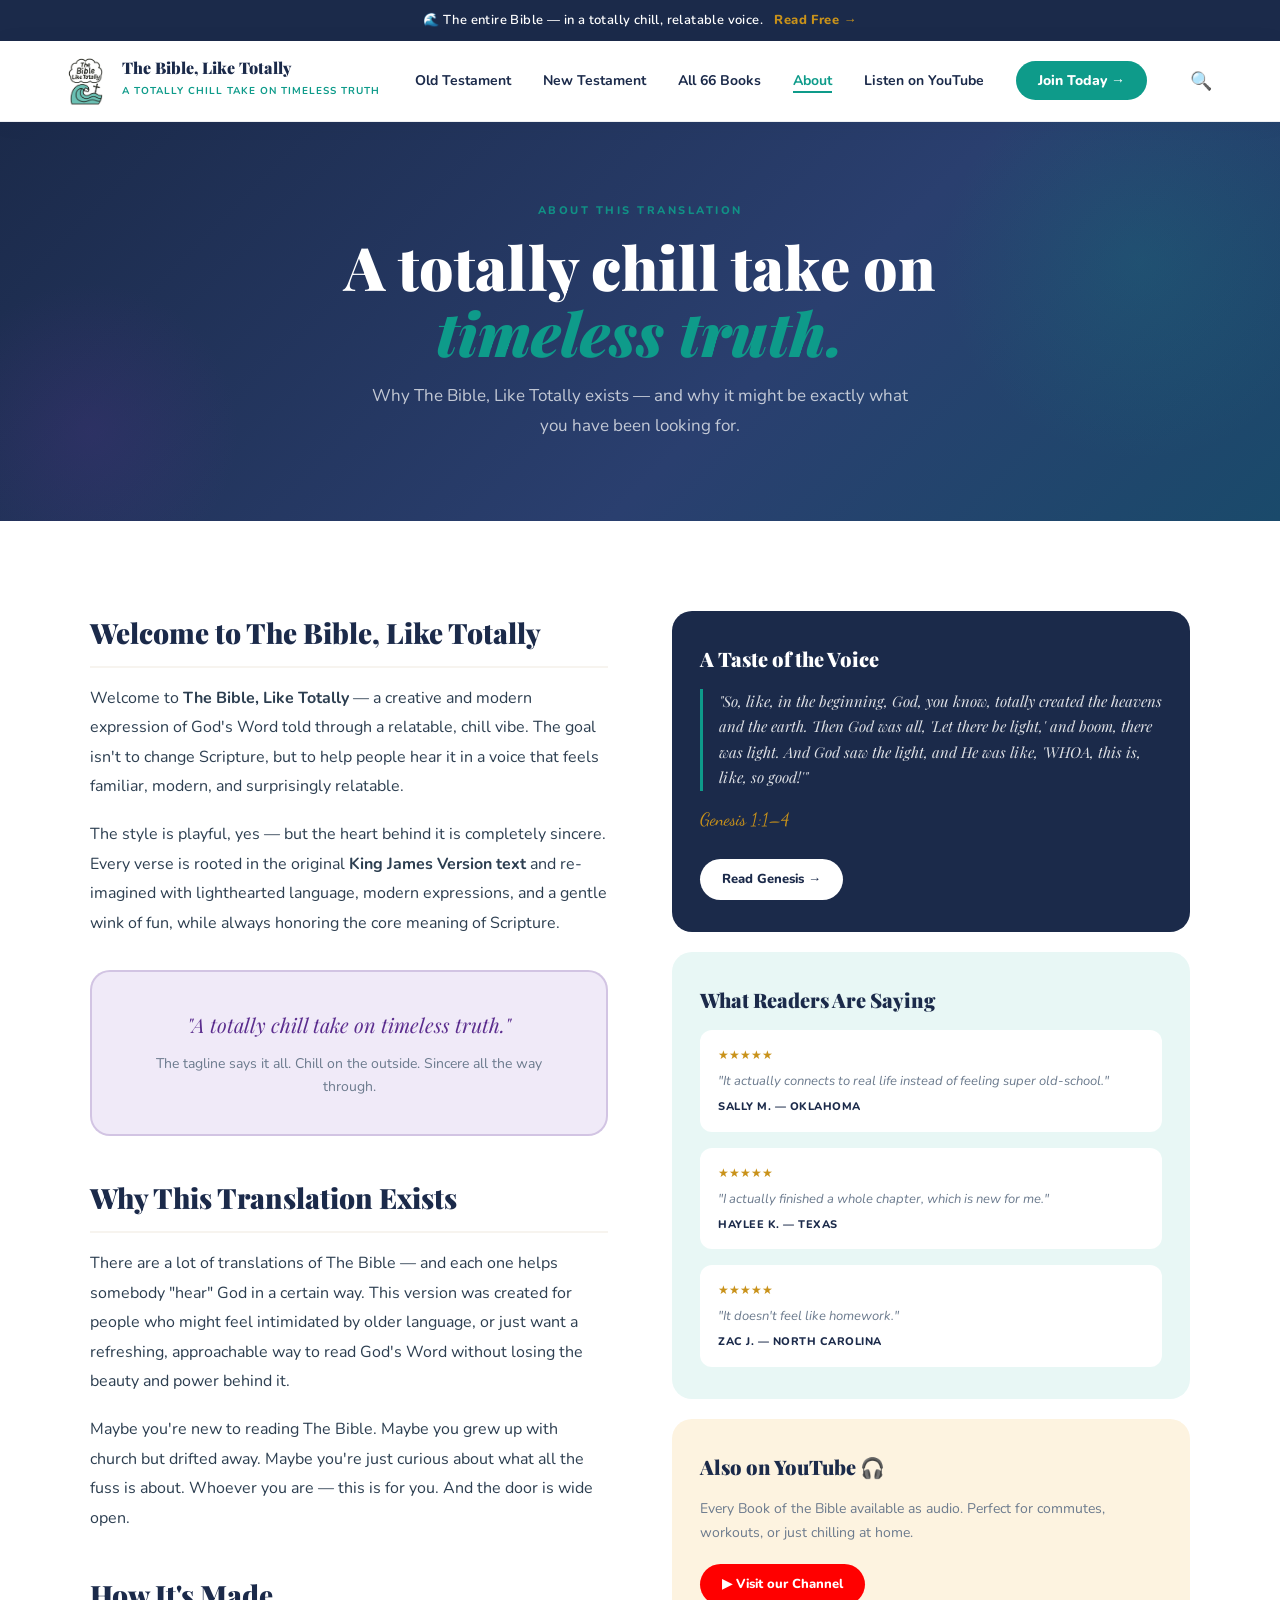
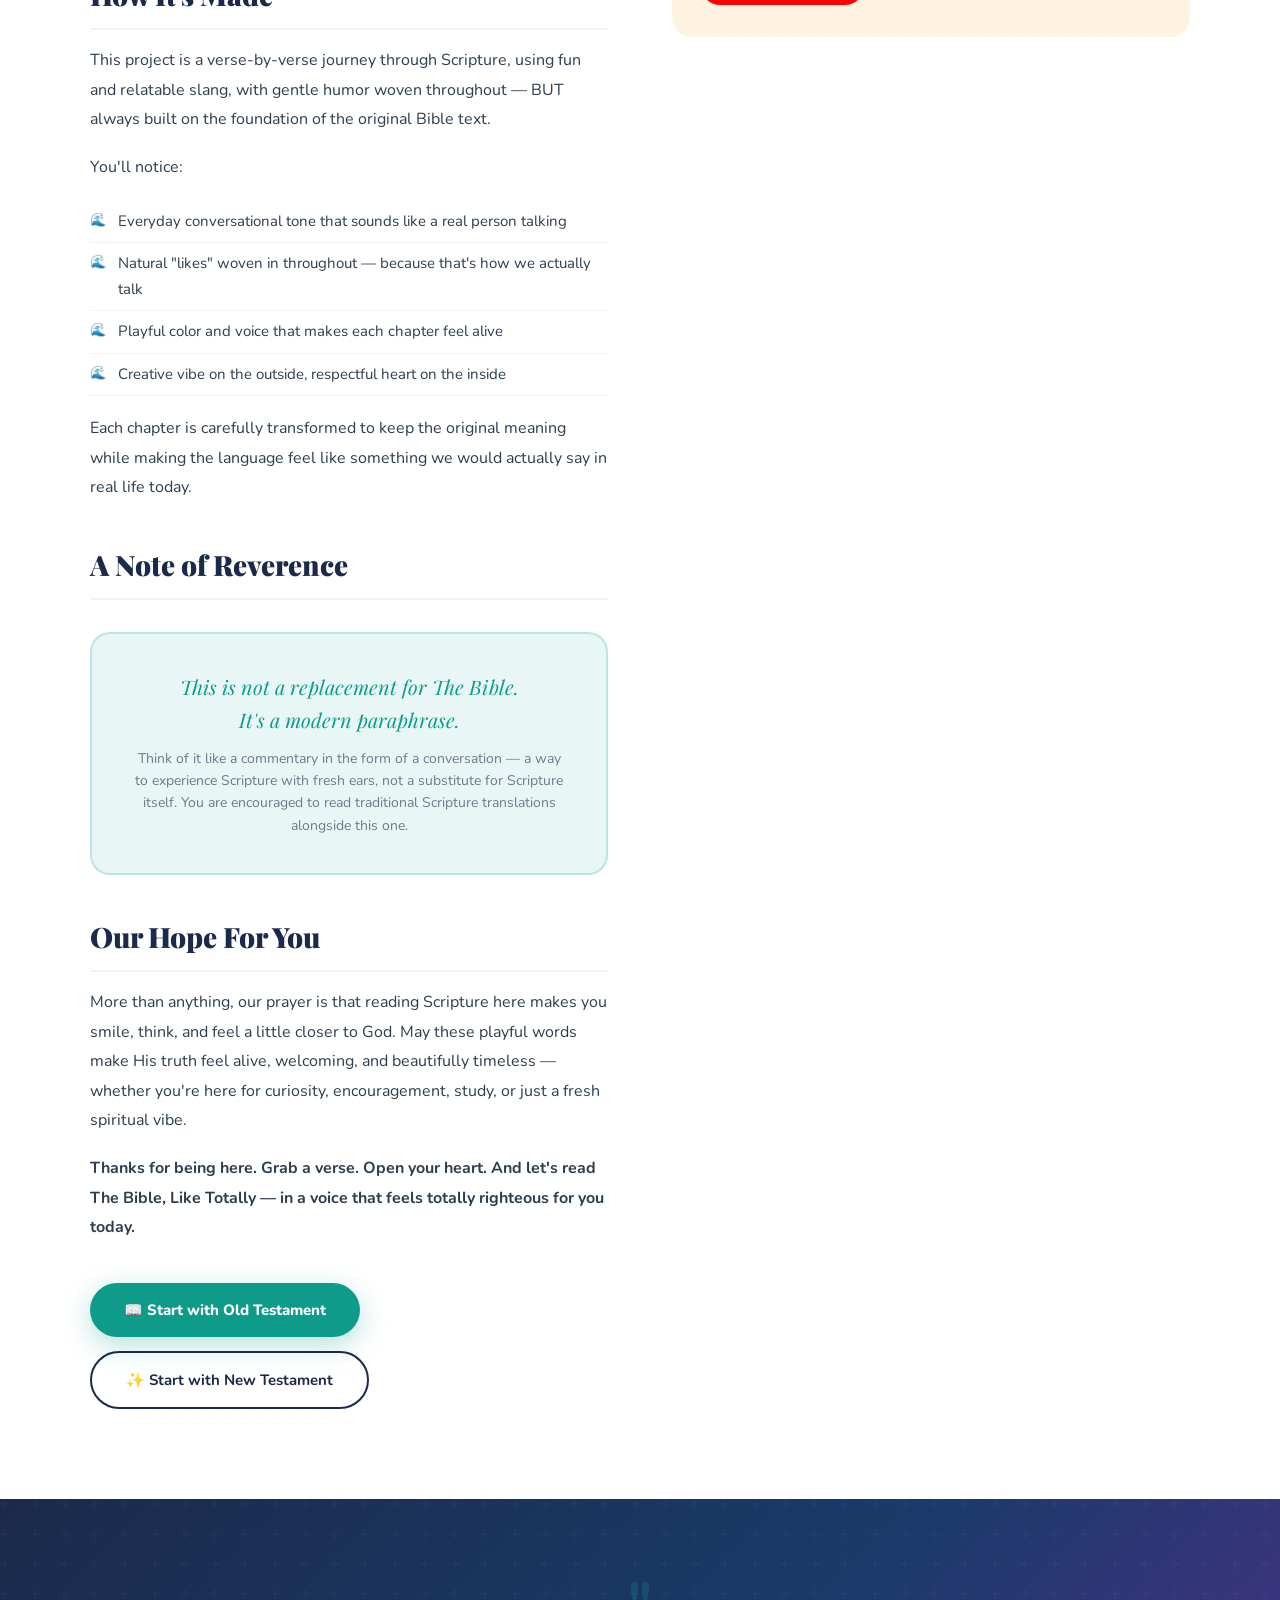
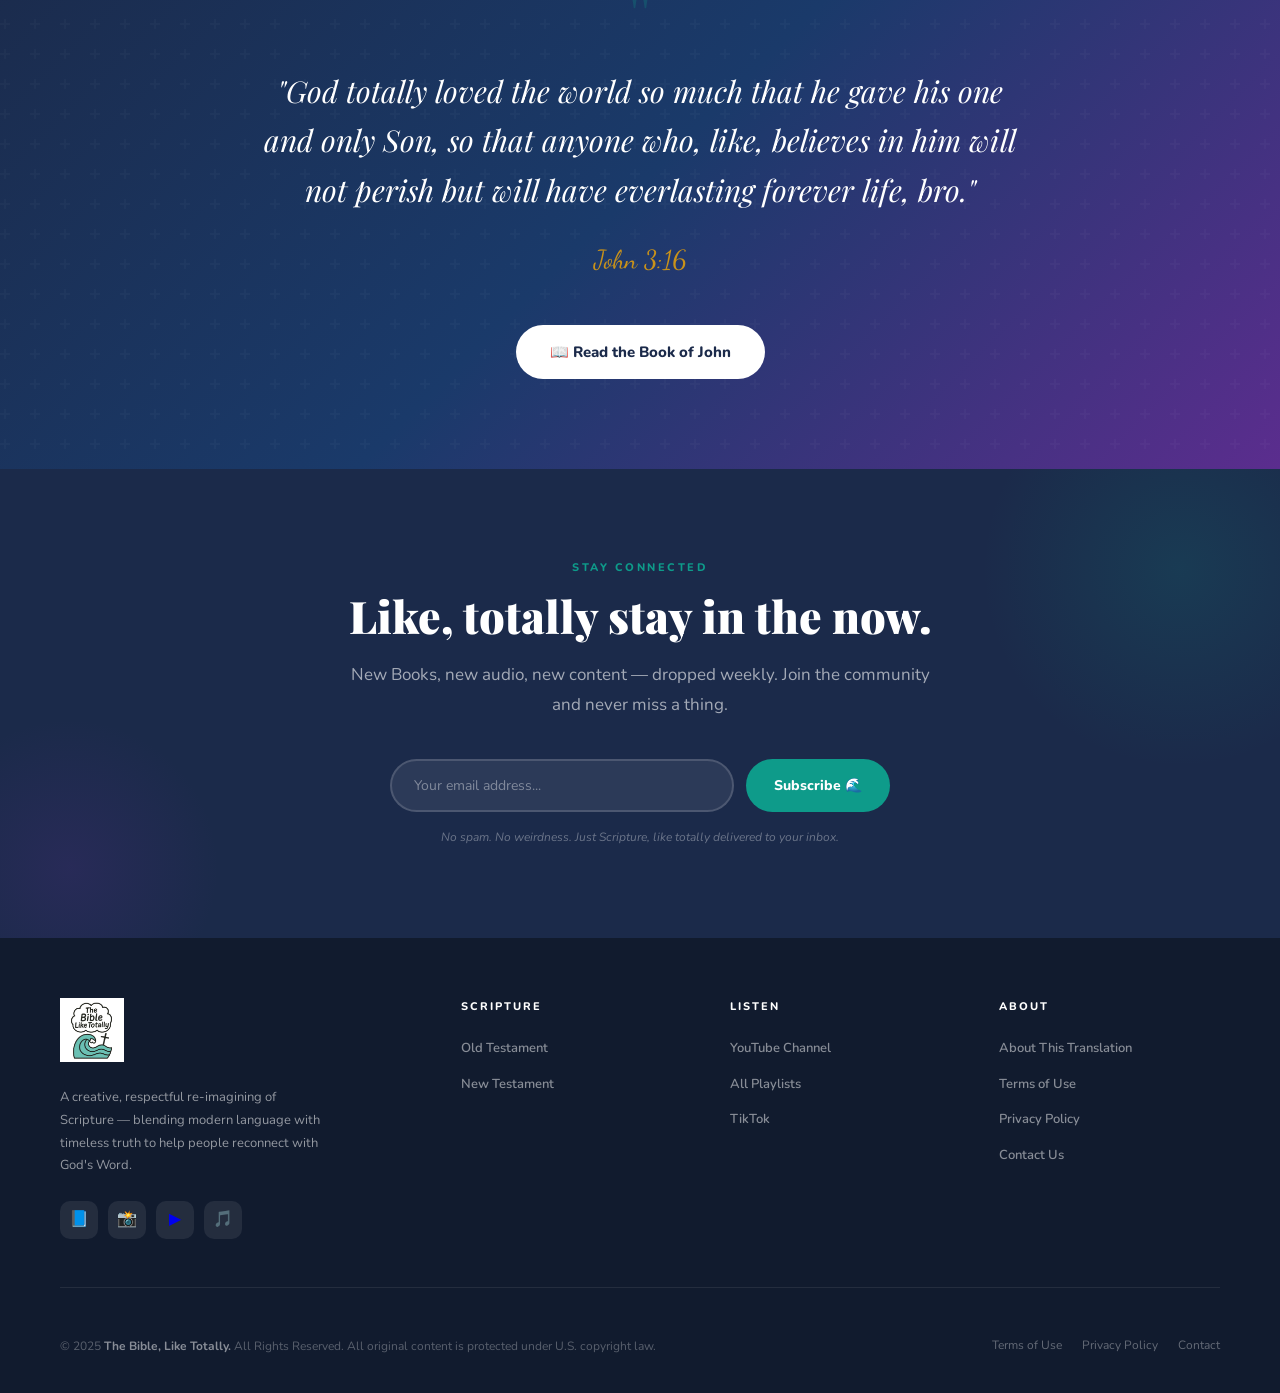
==== about.html @ ba9ce9f9 "Add files via upload" ====
<!DOCTYPE html>
<html lang="en">
<head>
<meta charset="UTF-8">
<meta name="viewport" content="width=device-width, initial-scale=1.0">
<title>About — The Bible, Like Totally</title>
<meta name="description" content="Why The Bible, Like Totally exists — a creative, respectful re-imagining of Scripture in modern language, rooted in the KJV.">
<link rel="icon" type="image/png" href="logo.png">
<link href="https://fonts.googleapis.com/css2?family=Playfair+Display:ital,wght@0,700;0,900;1,700&family=Nunito:wght@400;600;700;800&family=Dancing+Script:wght@700&display=swap" rel="stylesheet">
<link rel="stylesheet" href="style.css">
<style>
  .about-grid {
    display: grid;
    grid-template-columns: 1fr 1fr;
    gap: 64px;
    align-items: start;
    max-width: 1100px;
    margin: 0 auto;
  }
  .about-main h2 {
    font-family: 'Playfair Display', serif;
    font-size: 28px;
    font-weight: 900;
    color: var(--navy);
    margin: 40px 0 16px;
    padding-bottom: 10px;
    border-bottom: 2px solid var(--off-white);
  }
  .about-main h2:first-of-type { margin-top: 0; }
  .about-main p {
    font-size: 16px;
    color: var(--text-body);
    line-height: 1.85;
    margin-bottom: 18px;
  }
  .about-main ul {
    list-style: none;
    margin: 0 0 18px;
    padding: 0;
  }
  .about-main ul li {
    font-size: 15px;
    color: var(--text-body);
    line-height: 1.7;
    padding: 8px 0 8px 28px;
    position: relative;
    border-bottom: 1px solid rgba(27,42,74,0.06);
  }
  .about-main ul li::before {
    content: '🌊';
    position: absolute;
    left: 0;
    font-size: 13px;
  }
  .reverence-box {
    background: var(--light-purple);
    border: 2px solid rgba(91,45,142,0.2);
    border-radius: 20px;
    padding: 36px 40px;
    margin: 32px 0;
    text-align: center;
  }
  .reverence-box p {
    font-family: 'Playfair Display', serif;
    font-size: 20px;
    font-style: italic;
    color: var(--purple);
    line-height: 1.65;
    margin-bottom: 0;
  }
  .reverence-box .sub {
    font-family: 'Nunito', sans-serif;
    font-size: 14px;
    font-style: normal;
    color: var(--text-muted);
    margin-top: 12px;
    display: block;
  }
  .about-sidebar { position: sticky; top: 100px; }
  .sidebar-card {
    border-radius: 20px;
    padding: 32px 28px;
    margin-bottom: 20px;
  }
  .sidebar-card.navy { background: var(--navy); color: var(--white); }
  .sidebar-card.teal { background: var(--light-teal); }
  .sidebar-card.amber { background: var(--light-amber); }
  .sidebar-card h3 {
    font-family: 'Playfair Display', serif;
    font-size: 20px;
    font-weight: 900;
    margin-bottom: 14px;
  }
  .sidebar-card.navy h3 { color: var(--white); }
  .sidebar-card.teal h3 { color: var(--navy); }
  .sidebar-card.amber h3 { color: var(--navy); }
  .sidebar-card p { font-size: 14px; line-height: 1.7; margin-bottom: 20px; }
  .sidebar-card.navy p { color: rgba(255,255,255,0.72); }
  .sidebar-card.teal p, .sidebar-card.amber p { color: var(--text-muted); }
  .sidebar-card blockquote {
    font-family: 'Playfair Display', serif;
    font-size: 15px;
    font-style: italic;
    line-height: 1.7;
    border-left: 3px solid var(--teal);
    padding-left: 16px;
    color: rgba(255,255,255,0.85);
    margin-bottom: 14px;
  }
  .sidebar-card .cite {
    font-family: 'Dancing Script', cursive;
    font-size: 18px;
    color: var(--amber);
  }
  .reviews-mini { display: flex; flex-direction: column; gap: 16px; }
  .review-mini {
    background: var(--white);
    border-radius: 12px;
    padding: 16px 18px;
  }
  .review-mini .stars { color: var(--amber); font-size: 12px; margin-bottom: 6px; }
  .review-mini p { font-size: 13px; color: var(--text-body); line-height: 1.6; font-style: italic; margin-bottom: 6px; }
  .review-mini .author { font-size: 11px; font-weight: 800; color: var(--navy); text-transform: uppercase; letter-spacing: 0.5px; }

  @media (max-width: 900px) {
    .about-grid { grid-template-columns: 1fr; }
    .about-sidebar { position: static; }
  }
</style>
</head>
<body>

<div class="announcement-bar">
  🌊 The entire Bible — in a totally chill, relatable voice.
  <a href="index.html">Read Free →</a>
</div>

<nav>
  <a href="index.html" class="nav-logo">
    <img src="logo.png" alt="The Bible, Like Totally">
    <div class="nav-logo-text">
      <span class="brand-name">The Bible, Like Totally</span>
      <span class="brand-tagline">A totally chill take on timeless truth</span>
    </div>
  </a>
    <ul class="nav-links">
    <li><a href="old-testament.html">Old Testament</a></li>
    <li><a href="new-testament.html">New Testament</a></li>
    <li><a href="all-books.html">All 66 Books</a></li>
    <li><a href="about.html" class="active">About</a></li>
    <li><a href="https://www.youtube.com/@TheBibleLikeTotally" target="_blank">Listen on YouTube</a></li>
    <li><a href="https://thebibleliketotally.com" class="nav-cta">Join Today →</a></li>
  </ul>
  <!-- SEARCH -->
  <div class="nav-search">
    <input
      type="text"
      class="nav-search-input"
      id="navSearch"
      placeholder="Search books..."
      onkeydown="handleNavSearch(event)"
    >
    <button class="nav-search-btn" onclick="toggleNavSearch()" aria-label="Search">&#128269;</button>
  </div>
  <!-- MOBILE MENU BUTTON -->
  <button class="mobile-menu-btn" onclick="toggleMobileMenu()" aria-label="Menu">
    <span></span><span></span><span></span>
  </button>
</nav>

<!-- MOBILE MENU -->
<div class="mobile-menu" id="mobileMenu">
  <ul>
    <li><a href="index.html" onclick="toggleMobileMenu()">Home</a></li>
    <li><a href="old-testament.html" onclick="toggleMobileMenu()">Old Testament</a></li>
    <li><a href="new-testament.html" onclick="toggleMobileMenu()">New Testament</a></li>
    <li><a href="all-books.html" onclick="toggleMobileMenu()">All 66 Books</a></li>
    <li><a href="about.html" onclick="toggleMobileMenu()">About</a></li>
    <li><a href="https://www.youtube.com/@TheBibleLikeTotally" target="_blank" onclick="toggleMobileMenu()">Listen on YouTube</a></li>
    <li><a href="https://thebibleliketotally.com" class="nav-cta" onclick="toggleMobileMenu()">Join Today →</a></li>
  </ul>
</div>

<!-- PAGE HERO -->
<div class="page-hero">
  <div class="page-hero-inner">
    <span class="section-label">About This Translation</span>
    <h1>A totally chill take on <em>timeless truth.</em></h1>
    <p>Why The Bible, Like Totally exists — and why it might be exactly what you have been looking for.</p>
  </div>
</div>

<!-- MAIN CONTENT -->
<section style="background: var(--white);">
  <div class="about-grid">

    <!-- LEFT: MAIN CONTENT -->
    <div class="about-main fade-in">

      <h2>Welcome to The Bible, Like Totally</h2>
      <p>
        Welcome to <strong>The Bible, Like Totally</strong> — a creative and modern expression of God's Word told through a relatable, chill vibe. The goal isn't to change Scripture, but to help people hear it in a voice that feels familiar, modern, and surprisingly relatable.
      </p>
      <p>
        The style is playful, yes — but the heart behind it is completely sincere. Every verse is rooted in the original <strong>King James Version text</strong> and re-imagined with lighthearted language, modern expressions, and a gentle wink of fun, while always honoring the core meaning of Scripture.
      </p>

      <div class="reverence-box">
        <p>"A totally chill take on timeless truth."</p>
        <span class="sub">The tagline says it all. Chill on the outside. Sincere all the way through.</span>
      </div>

      <h2>Why This Translation Exists</h2>
      <p>
        There are a lot of translations of The Bible — and each one helps somebody "hear" God in a certain way. This version was created for people who might feel intimidated by older language, or just want a refreshing, approachable way to read God's Word without losing the beauty and power behind it.
      </p>
      <p>
        Maybe you're new to reading The Bible. Maybe you grew up with church but drifted away. Maybe you're just curious about what all the fuss is about. Whoever you are — this is for you. And the door is wide open.
      </p>

      <h2>How It's Made</h2>
      <p>
        This project is a verse-by-verse journey through Scripture, using fun and relatable slang, with gentle humor woven throughout — BUT always built on the foundation of the original Bible text.
      </p>
      <p>You'll notice:</p>
      <ul>
        <li>Everyday conversational tone that sounds like a real person talking</li>
        <li>Natural "likes" woven in throughout — because that's how we actually talk</li>
        <li>Playful color and voice that makes each chapter feel alive</li>
        <li>Creative vibe on the outside, respectful heart on the inside</li>
      </ul>
      <p>
        Each chapter is carefully transformed to keep the original meaning while making the language feel like something we would actually say in real life today.
      </p>

      <h2>A Note of Reverence</h2>
      <div class="reverence-box" style="background: var(--light-teal); border-color: rgba(14,155,138,0.2);">
        <p style="color: var(--teal);">
          This is <em>not</em> a replacement for The Bible.<br>
          It's a modern paraphrase.
        </p>
        <span class="sub">Think of it like a commentary in the form of a conversation — a way to experience Scripture with fresh ears, not a substitute for Scripture itself. You are encouraged to read traditional Scripture translations alongside this one.</span>
      </div>

      <h2>Our Hope For You</h2>
      <p>
        More than anything, our prayer is that reading Scripture here makes you smile, think, and feel a little closer to God. May these playful words make His truth feel alive, welcoming, and beautifully timeless — whether you're here for curiosity, encouragement, study, or just a fresh spiritual vibe.
      </p>
      <p>
        <strong>Thanks for being here. Grab a verse. Open your heart. And let's read The Bible, Like Totally — in a voice that feels totally righteous for you today.</strong>
      </p>

      <div style="margin-top: 40px; display: flex; gap: 14px; flex-wrap: wrap;">
        <a href="old-testament.html" class="btn-primary">📖 Start with Old Testament</a>
        <a href="new-testament.html" class="btn-secondary">✨ Start with New Testament</a>
      </div>

    </div>

    <!-- RIGHT: SIDEBAR -->
    <div class="about-sidebar fade-in">

      <div class="sidebar-card navy">
        <h3>A Taste of the Voice</h3>
        <blockquote>
          "So, like, in the beginning, God, you know, totally created the heavens and the earth. Then God was all, 'Let there be light,' and boom, there was light. And God saw the light, and He was like, 'WHOA, this is, like, so good!'"
        </blockquote>
        <span class="cite">Genesis 1:1–4</span>
        <br><br>
        <a href="https://thebibleliketotally.wordpress.com/old-testament/genesis/" class="btn-white" style="font-size:13px; padding: 10px 22px;">Read Genesis →</a>
      </div>

      <div class="sidebar-card teal">
        <h3>What Readers Are Saying</h3>
        <div class="reviews-mini">
          <div class="review-mini">
            <div class="stars">★★★★★</div>
            <p>"It actually connects to real life instead of feeling super old-school."</p>
            <div class="author">Sally M. — Oklahoma</div>
          </div>
          <div class="review-mini">
            <div class="stars">★★★★★</div>
            <p>"I actually finished a whole chapter, which is new for me."</p>
            <div class="author">Haylee K. — Texas</div>
          </div>
          <div class="review-mini">
            <div class="stars">★★★★★</div>
            <p>"It doesn't feel like homework."</p>
            <div class="author">Zac J. — North Carolina</div>
          </div>
        </div>
      </div>

      <div class="sidebar-card amber">
        <h3>Also on YouTube 🎧</h3>
        <p>Every Book of the Bible available as audio. Perfect for commutes, workouts, or just chilling at home.</p>
        <a href="https://www.youtube.com/@TheBibleLikeTotally" target="_blank" class="btn-primary" style="font-size:13px; padding: 10px 22px; background: #FF0000; box-shadow: none;">▶ Visit our Channel</a>
      </div>

    </div>
  </div>
</section>

<!-- VERSE HIGHLIGHT -->
<section class="verse-section fade-in">
  <div class="inner">
    <span class="big-q">"</span>
    <blockquote>
      "God totally loved the world so much that he gave his one and only Son, so that anyone who, like, believes in him will not perish but will have everlasting forever life, bro."
    </blockquote>
    <span class="cite">John 3:16</span>
    <a href="https://thebibleliketotally.wordpress.com/new-testament/john/" class="btn-white">📖 Read the Book of John</a>
  </div>
</section>

<!-- EMAIL SIGNUP -->
<section class="signup-section fade-in">
  <div class="signup-inner">
    <span class="section-label">Stay Connected</span>
    <h2 class="section-title">Like, totally stay in the now.</h2>
    <p class="section-subtitle">New Books, new audio, new content — dropped weekly. Join the community and never miss a thing.</p>
    <div class="signup-form">
      <input type="email" placeholder="Your email address...">
      <button type="button">Subscribe 🌊</button>
    </div>
    <p class="signup-note">No spam. No weirdness. Just Scripture, like totally delivered to your inbox.</p>
  </div>
</section>

<!-- FOOTER -->
<footer>
  <div class="footer-top">
    <div class="footer-brand">
      <img src="logo.png" alt="The Bible, Like Totally">
      <p>A creative, respectful re-imagining of Scripture — blending modern language with timeless truth to help people reconnect with God's Word.</p>
      <div class="footer-social">
        <a href="https://www.facebook.com/thebible.liketotally/" target="_blank" class="social-btn">📘</a>
        <a href="https://www.instagram.com/thebible_liketotally/" target="_blank" class="social-btn">📸</a>
        <a href="https://www.youtube.com/@TheBibleLikeTotally" target="_blank" class="social-btn">▶</a>
        <a href="https://www.tiktok.com/@thebible_liketotally" target="_blank" class="social-btn">🎵</a>
      </div>
    </div>
    <div class="footer-col">
      <h4>Scripture</h4>
      <ul>
        <li><a href="old-testament.html">Old Testament</a></li>
        <li><a href="new-testament.html">New Testament</a></li>
      </ul>
    </div>
    <div class="footer-col">
      <h4>Listen</h4>
      <ul>
        <li><a href="https://www.youtube.com/@TheBibleLikeTotally" target="_blank">YouTube Channel</a></li>
        <li><a href="https://www.youtube.com/@TheBibleLikeTotally/playlists" target="_blank">All Playlists</a></li>
        <li><a href="https://www.tiktok.com/@thebible_liketotally" target="_blank">TikTok</a></li>
      </ul>
    </div>
    <div class="footer-col">
      <h4>About</h4>
      <ul>
        <li><a href="about.html">About This Translation</a></li>
        <li><a href="terms.html">Terms of Use</a></li>
        <li><a href="privacy.html">Privacy Policy</a></li>
        <li><a href="contact.html">Contact Us</a></li>
      </ul>
    </div>
  </div>
  <div class="footer-bottom">
    <p class="footer-copy">© 2025 <strong>The Bible, Like Totally.</strong> All Rights Reserved. All original content is protected under U.S. copyright law.</p>
    <div class="footer-links">
      <a href="terms.html">Terms of Use</a>
      <a href="privacy.html">Privacy Policy</a>
      <a href="contact.html">Contact</a>
    </div>
  </div>
</footer>

<script>
  const observer = new IntersectionObserver((entries) => {
    entries.forEach(e => { if (e.isIntersecting) e.target.classList.add('visible'); });
  }, { threshold: 0.08 });
  document.querySelectorAll('.fade-in').forEach(el => observer.observe(el));

  function toggleMobileMenu() {
    const menu = document.getElementById('mobileMenu');
    menu.classList.toggle('open');
  }

  function toggleNavSearch() {
    const input = document.getElementById('navSearch');
    input.classList.toggle('open');
    if (input.classList.contains('open')) {
      input.focus();
    }
  }

  function handleNavSearch(event) {
    if (event.key === 'Enter') {
      const query = document.getElementById('navSearch').value.trim();
      if (query) {
        window.location.href = 'all-books.html?search=' + encodeURIComponent(query);
      }
    }
  }
</script>
</body>
</html>
---- style.css ----
/* ============================================
   THE BIBLE, LIKE TOTALLY — SHARED STYLES
   ============================================ */

:root {
  --navy:       #1B2A4A;
  --teal:       #0E9B8A;
  --purple:     #5B2D8E;
  --amber:      #C9921A;
  --white:      #FFFFFF;
  --off-white:  #F7F4EF;
  --light-teal: #E8F7F5;
  --light-purple:#F0EAF8;
  --light-amber: #FDF3E0;
  --text-body:  #2C3E50;
  --text-muted: #6B7A8D;
  --navy-dark:  #111B2E;
}

* { margin: 0; padding: 0; box-sizing: border-box; }

html { scroll-behavior: smooth; }

body {
  font-family: 'Nunito', sans-serif;
  background: var(--white);
  color: var(--text-body);
  overflow-x: hidden;
  line-height: 1.6;
}

/* ── ANNOUNCEMENT BAR ── */
.announcement-bar {
  background: var(--navy);
  color: var(--white);
  text-align: center;
  padding: 10px 20px;
  font-size: 13px;
  font-weight: 600;
  letter-spacing: 0.4px;
}
.announcement-bar a {
  color: var(--amber);
  text-decoration: none;
  margin-left: 8px;
  font-weight: 800;
}
.announcement-bar a:hover { text-decoration: underline; }

/* ── NAVIGATION ── */
nav {
  background: var(--white);
  padding: 14px 60px;
  display: flex;
  align-items: center;
  justify-content: space-between;
  border-bottom: 1px solid rgba(27,42,74,0.08);
  position: sticky;
  top: 0;
  z-index: 1000;
  box-shadow: 0 2px 20px rgba(27,42,74,0.06);
}
.nav-logo {
  display: flex;
  align-items: center;
  gap: 10px;
  text-decoration: none;
}
.nav-logo img {
  height: 52px;
  width: auto;
}
.nav-logo-text .brand-name {
  font-family: 'Playfair Display', serif;
  font-size: 16px;
  font-weight: 900;
  color: var(--navy);
  line-height: 1.1;
  display: block;
}
.nav-logo-text .brand-tagline {
  font-size: 10px;
  color: var(--teal);
  font-weight: 700;
  letter-spacing: 1px;
  text-transform: uppercase;
}
.nav-links {
  display: flex;
  align-items: center;
  gap: 32px;
  list-style: none;
}
.nav-links a {
  text-decoration: none;
  color: var(--navy);
  font-weight: 700;
  font-size: 14px;
  transition: color 0.2s;
  position: relative;
}
.nav-links a::after {
  content: '';
  position: absolute;
  bottom: -3px; left: 0;
  width: 0; height: 2px;
  background: var(--teal);
  transition: width 0.3s;
}
.nav-links a:hover { color: var(--teal); }
.nav-links a:hover::after { width: 100%; }
.nav-links a.active { color: var(--teal); }
.nav-links a.active::after { width: 100%; }
.nav-cta {
  background: var(--teal) !important;
  color: var(--white) !important;
  padding: 10px 22px;
  border-radius: 50px;
  font-weight: 800 !important;
  transition: background 0.2s, transform 0.2s !important;
}
.nav-cta:hover {
  background: var(--navy) !important;
  transform: translateY(-1px);
  color: var(--white) !important;
}
.nav-cta::after { display: none !important; }

/* ── SHARED SECTION STYLES ── */
section { padding: 90px 60px; }

.section-label {
  font-size: 11px;
  font-weight: 800;
  letter-spacing: 2.5px;
  text-transform: uppercase;
  color: var(--teal);
  margin-bottom: 14px;
  display: block;
}
.section-title {
  font-family: 'Playfair Display', serif;
  font-size: clamp(30px, 3.5vw, 46px);
  font-weight: 900;
  color: var(--navy);
  line-height: 1.15;
  margin-bottom: 18px;
}
.section-title em { color: var(--teal); font-style: italic; }
.section-title .purple { color: var(--purple); }
.section-subtitle {
  font-size: 17px;
  color: var(--text-muted);
  line-height: 1.75;
  max-width: 580px;
}

/* ── BUTTONS ── */
.btn-primary {
  background: var(--teal);
  color: var(--white);
  padding: 15px 34px;
  border-radius: 50px;
  font-weight: 800;
  font-size: 15px;
  text-decoration: none;
  transition: all 0.3s;
  display: inline-flex;
  align-items: center;
  gap: 8px;
  box-shadow: 0 8px 28px rgba(14,155,138,0.3);
  font-family: 'Nunito', sans-serif;
  border: none;
  cursor: pointer;
}
.btn-primary:hover {
  background: #0BC4AE;
  transform: translateY(-2px);
  box-shadow: 0 12px 36px rgba(14,155,138,0.4);
}
.btn-secondary {
  background: transparent;
  color: var(--navy);
  padding: 15px 34px;
  border-radius: 50px;
  font-weight: 700;
  font-size: 15px;
  text-decoration: none;
  border: 2px solid var(--navy);
  transition: all 0.3s;
  display: inline-flex;
  align-items: center;
  gap: 8px;
  font-family: 'Nunito', sans-serif;
  cursor: pointer;
}
.btn-secondary:hover {
  background: var(--navy);
  color: var(--white);
}
.btn-white {
  background: var(--white);
  color: var(--navy);
  padding: 15px 34px;
  border-radius: 50px;
  font-weight: 800;
  font-size: 15px;
  text-decoration: none;
  transition: all 0.3s;
  display: inline-flex;
  align-items: center;
  gap: 8px;
  font-family: 'Nunito', sans-serif;
}
.btn-white:hover {
  background: var(--off-white);
  transform: translateY(-2px);
}
.btn-ghost {
  background: transparent;
  color: var(--white);
  padding: 15px 34px;
  border-radius: 50px;
  font-weight: 700;
  font-size: 15px;
  text-decoration: none;
  border: 2px solid rgba(255,255,255,0.35);
  transition: all 0.3s;
  display: inline-flex;
  align-items: center;
  gap: 8px;
  font-family: 'Nunito', sans-serif;
}
.btn-ghost:hover {
  border-color: rgba(255,255,255,0.7);
  background: rgba(255,255,255,0.1);
}

/* ── FOOTER ── */
footer {
  background: var(--navy-dark);
  color: rgba(255,255,255,0.6);
  padding: 60px 60px 36px;
}
.footer-top {
  display: grid;
  grid-template-columns: 1.6fr 1fr 1fr 1fr;
  gap: 48px;
  margin-bottom: 48px;
  padding-bottom: 48px;
  border-bottom: 1px solid rgba(255,255,255,0.08);
}
.footer-brand img {
  height: 64px;
  width: auto;
  margin-bottom: 16px;
}
.footer-brand p {
  font-size: 13px;
  line-height: 1.75;
  margin-bottom: 24px;
  max-width: 260px;
  color: rgba(255,255,255,0.55);
}
.footer-social {
  display: flex;
  gap: 10px;
}
.social-btn {
  width: 38px;
  height: 38px;
  background: rgba(255,255,255,0.08);
  border-radius: 10px;
  display: flex;
  align-items: center;
  justify-content: center;
  font-size: 16px;
  transition: background 0.2s, transform 0.2s;
  text-decoration: none;
}
.social-btn:hover {
  background: var(--teal);
  transform: translateY(-2px);
}
.footer-col h4 {
  font-size: 11px;
  font-weight: 800;
  letter-spacing: 2px;
  text-transform: uppercase;
  color: var(--white);
  margin-bottom: 20px;
}
.footer-col ul { list-style: none; }
.footer-col ul li { margin-bottom: 10px; }
.footer-col ul li a {
  color: rgba(255,255,255,0.5);
  text-decoration: none;
  font-size: 13px;
  font-weight: 600;
  transition: color 0.2s;
}
.footer-col ul li a:hover { color: var(--teal); }
.footer-bottom {
  display: flex;
  align-items: flex-start;
  justify-content: space-between;
  gap: 24px;
  flex-wrap: wrap;
}
.footer-copy {
  font-size: 12px;
  color: rgba(255,255,255,0.3);
  line-height: 1.7;
  max-width: 640px;
}
.footer-copy strong { color: rgba(255,255,255,0.5); }
.footer-links {
  display: flex;
  gap: 20px;
  flex-shrink: 0;
}
.footer-links a {
  color: rgba(255,255,255,0.35);
  text-decoration: none;
  font-size: 12px;
  transition: color 0.2s;
  white-space: nowrap;
}
.footer-links a:hover { color: var(--teal); }

/* ── TRUST BAR ── */
.trust-bar {
  background: var(--off-white);
  padding: 18px 60px;
  display: flex;
  align-items: center;
  justify-content: center;
  gap: 44px;
  border-bottom: 1px solid rgba(27,42,74,0.06);
  flex-wrap: wrap;
}
.trust-item {
  display: flex;
  align-items: center;
  gap: 8px;
  font-size: 13px;
  font-weight: 700;
  color: var(--navy);
  opacity: 0.65;
}
.trust-item .icon { font-size: 17px; }

/* ── VERSE HIGHLIGHT ── */
.verse-section {
  background: linear-gradient(135deg, var(--navy) 0%, #1A3A6A 50%, var(--purple) 100%);
  text-align: center;
  position: relative;
  overflow: hidden;
  padding: 90px 60px;
}
.verse-section::before {
  content: '';
  position: absolute;
  top: 0; left: 0; right: 0; bottom: 0;
  background: url("data:image/svg+xml,%3Csvg width='60' height='60' viewBox='0 0 60 60' xmlns='http://www.w3.org/2000/svg'%3E%3Cg fill='%23ffffff' fill-opacity='0.025'%3E%3Cpath d='M36 34v-4h-2v4h-4v2h4v4h2v-4h4v-2h-4zm0-30V0h-2v4h-4v2h4v4h2V6h4V4h-4zM6 34v-4H4v4H0v2h4v4h2v-4h4v-2H6zM6 4V0H4v4H0v2h4v4h2V6h4V4H6z'/%3E%3C/g%3E%3C/svg%3E");
  pointer-events: none;
}
.verse-section .inner { position: relative; z-index: 1; max-width: 780px; margin: 0 auto; }
.verse-section .big-q {
  font-family: 'Playfair Display', serif;
  font-size: 100px;
  color: var(--teal);
  opacity: 0.25;
  line-height: 0.5;
  margin-bottom: 28px;
  display: block;
}
.verse-section blockquote {
  font-family: 'Playfair Display', serif;
  font-size: clamp(20px, 2.8vw, 30px);
  font-style: italic;
  color: var(--white);
  line-height: 1.65;
  margin-bottom: 24px;
}
.verse-section .cite {
  font-family: 'Dancing Script', cursive;
  font-size: 26px;
  color: var(--amber);
  display: block;
  margin-bottom: 44px;
}

/* ── REVIEWS ── */
.reviews-grid {
  display: grid;
  grid-template-columns: repeat(4, 1fr);
  gap: 20px;
}
.review-card {
  background: var(--off-white);
  border-radius: 20px;
  padding: 28px 24px;
  transition: transform 0.2s, box-shadow 0.2s;
}
.review-card:hover {
  transform: translateY(-4px);
  box-shadow: 0 12px 36px rgba(27,42,74,0.1);
}
.review-card.teal-bg { background: var(--light-teal); }
.review-card.purple-bg { background: var(--light-purple); }
.review-card.amber-bg { background: var(--light-amber); }
.review-stars { color: var(--amber); font-size: 13px; margin-bottom: 12px; letter-spacing: 2px; }
.review-text {
  font-size: 14px;
  color: var(--text-body);
  line-height: 1.7;
  margin-bottom: 16px;
  font-style: italic;
}
.review-author { font-size: 12px; font-weight: 800; color: var(--navy); text-transform: uppercase; letter-spacing: 0.5px; }
.review-location { font-size: 11px; color: var(--text-muted); font-weight: 600; }

/* ── EMAIL SIGNUP ── */
.signup-section {
  background: var(--navy);
  text-align: center;
  position: relative;
  overflow: hidden;
}
.signup-section::before {
  content: '';
  position: absolute;
  top: -100px; right: -100px;
  width: 400px; height: 400px;
  background: radial-gradient(circle, rgba(14,155,138,0.15) 0%, transparent 70%);
  pointer-events: none;
}
.signup-section::after {
  content: '';
  position: absolute;
  bottom: -80px; left: -80px;
  width: 300px; height: 300px;
  background: radial-gradient(circle, rgba(91,45,142,0.2) 0%, transparent 70%);
  pointer-events: none;
}
.signup-inner { position: relative; z-index: 1; max-width: 600px; margin: 0 auto; }
.signup-section .section-label { color: var(--teal); }
.signup-section .section-title { color: var(--white); }
.signup-section .section-subtitle { color: rgba(255,255,255,0.6); margin: 0 auto 40px; }
.signup-form {
  display: flex;
  gap: 12px;
  max-width: 500px;
  margin: 0 auto 16px;
}
.signup-form input {
  flex: 1;
  padding: 15px 22px;
  border-radius: 50px;
  border: 2px solid rgba(255,255,255,0.15);
  background: rgba(255,255,255,0.08);
  color: var(--white);
  font-family: 'Nunito', sans-serif;
  font-size: 14px;
  outline: none;
  transition: border-color 0.2s;
}
.signup-form input::placeholder { color: rgba(255,255,255,0.4); }
.signup-form input:focus { border-color: var(--teal); }
.signup-form button {
  background: var(--teal);
  color: var(--white);
  border: none;
  padding: 15px 28px;
  border-radius: 50px;
  font-family: 'Nunito', sans-serif;
  font-weight: 800;
  font-size: 14px;
  cursor: pointer;
  transition: background 0.2s, transform 0.2s;
  white-space: nowrap;
}
.signup-form button:hover { background: #0BC4AE; transform: translateY(-1px); }
.signup-note { font-size: 12px; color: rgba(255,255,255,0.35); font-style: italic; }

/* ── PAGE HERO (inner pages) ── */
.page-hero {
  background: linear-gradient(135deg, var(--navy) 0%, #2A3F6F 60%, #1A4A6B 100%);
  padding: 80px 60px;
  text-align: center;
  position: relative;
  overflow: hidden;
}
.page-hero::before {
  content: '';
  position: absolute;
  top: -60px; right: -60px;
  width: 400px; height: 400px;
  background: radial-gradient(circle, rgba(14,155,138,0.15) 0%, transparent 70%);
  pointer-events: none;
}
.page-hero::after {
  content: '';
  position: absolute;
  bottom: -60px; left: -60px;
  width: 300px; height: 300px;
  background: radial-gradient(circle, rgba(91,45,142,0.2) 0%, transparent 70%);
  pointer-events: none;
}
.page-hero-inner { position: relative; z-index: 1; max-width: 700px; margin: 0 auto; }
.page-hero .section-label { color: rgba(14,155,138,0.9); }
.page-hero h1 {
  font-family: 'Playfair Display', serif;
  font-size: clamp(36px, 5vw, 60px);
  font-weight: 900;
  color: var(--white);
  line-height: 1.1;
  margin-bottom: 16px;
}
.page-hero h1 em { color: var(--teal); font-style: italic; }
.page-hero p {
  font-size: 17px;
  color: rgba(255,255,255,0.72);
  line-height: 1.75;
  max-width: 560px;
  margin: 0 auto;
}
.page-hero .tagline {
  font-family: 'Dancing Script', cursive;
  font-size: 26px;
  color: var(--amber);
  display: block;
  margin-bottom: 16px;
}

/* ── ANIMATIONS ── */
@keyframes fadeInUp {
  from { opacity: 0; transform: translateY(28px); }
  to   { opacity: 1; transform: translateY(0); }
}
@keyframes fadeInRight {
  from { opacity: 0; transform: translateX(28px); }
  to   { opacity: 1; transform: translateX(0); }
}
@keyframes pulse {
  0%, 100% { opacity: 1; transform: scale(1); }
  50%       { opacity: 0.5; transform: scale(1.5); }
}
.fade-in {
  opacity: 0;
  transform: translateY(24px);
  transition: opacity 0.65s ease, transform 0.65s ease;
}
.fade-in.visible { opacity: 1; transform: translateY(0); }

/* ── RESPONSIVE ── */
@media (max-width: 900px) {
  nav { padding: 14px 24px; }
  nav .nav-links { display: none; }
  section { padding: 60px 24px; }
  .trust-bar { padding: 16px 24px; gap: 20px; }
  footer { padding: 48px 24px 28px; }
  .footer-top { grid-template-columns: 1fr 1fr; gap: 32px; }
  .reviews-grid { grid-template-columns: 1fr 1fr; }
  .page-hero { padding: 60px 24px; }
}
@media (max-width: 600px) {
  .footer-top { grid-template-columns: 1fr; }
  .reviews-grid { grid-template-columns: 1fr; }
  .signup-form { flex-direction: column; }
  .footer-bottom { flex-direction: column; gap: 16px; }
}

/* ============================================================
   NAVIGATION UPDATE — Mobile Menu + Search
   ============================================================ */

/* MOBILE MENU BUTTON */
.mobile-menu-btn {
  display: none;
  flex-direction: column;
  gap: 5px;
  background: none;
  border: none;
  cursor: pointer;
  padding: 4px;
}
.mobile-menu-btn span {
  display: block;
  width: 24px;
  height: 2px;
  background: var(--navy);
  border-radius: 2px;
  transition: all 0.3s;
}

/* MOBILE MENU OVERLAY */
.mobile-menu {
  display: none;
  position: fixed;
  top: 0; left: 0; right: 0; bottom: 0;
  background: var(--navy);
  z-index: 999;
  flex-direction: column;
  align-items: center;
  justify-content: center;
}
.mobile-menu.open { display: flex; }
.mobile-menu ul {
  list-style: none;
  text-align: center;
  width: 100%;
  padding: 0 40px;
}
.mobile-menu ul li {
  border-bottom: 1px solid rgba(255,255,255,0.08);
}
.mobile-menu ul li a {
  display: block;
  padding: 20px 0;
  color: var(--white);
  text-decoration: none;
  font-size: 20px;
  font-weight: 700;
  font-family: 'Nunito', sans-serif;
  transition: color 0.2s;
}
.mobile-menu ul li a:hover { color: var(--teal); }
.mobile-menu ul li a.nav-cta {
  background: var(--teal);
  color: var(--white) !important;
  border-radius: 50px;
  padding: 14px 32px;
  margin-top: 20px;
  display: inline-block;
  font-size: 16px;
}

/* NAV SEARCH */
.nav-search {
  position: relative;
  display: flex;
  align-items: center;
}
.nav-search-input {
  width: 0;
  padding: 8px 0;
  border: none;
  border-bottom: 2px solid transparent;
  background: transparent;
  font-family: 'Nunito', sans-serif;
  font-size: 14px;
  color: var(--navy);
  outline: none;
  transition: width 0.3s, border-color 0.3s, padding 0.3s;
  overflow: hidden;
}
.nav-search-input.open {
  width: 180px;
  padding: 8px 12px;
  border-bottom-color: var(--teal);
}
.nav-search-btn {
  background: none;
  border: none;
  cursor: pointer;
  font-size: 18px;
  padding: 6px 8px;
  color: var(--navy);
  transition: color 0.2s;
  display: flex;
  align-items: center;
}
.nav-search-btn:hover { color: var(--teal); }

/* RESPONSIVE */
@media (max-width: 900px) {
  .nav-links { display: none; }
  .nav-search { display: none; }
  .mobile-menu-btn { display: flex; }
}
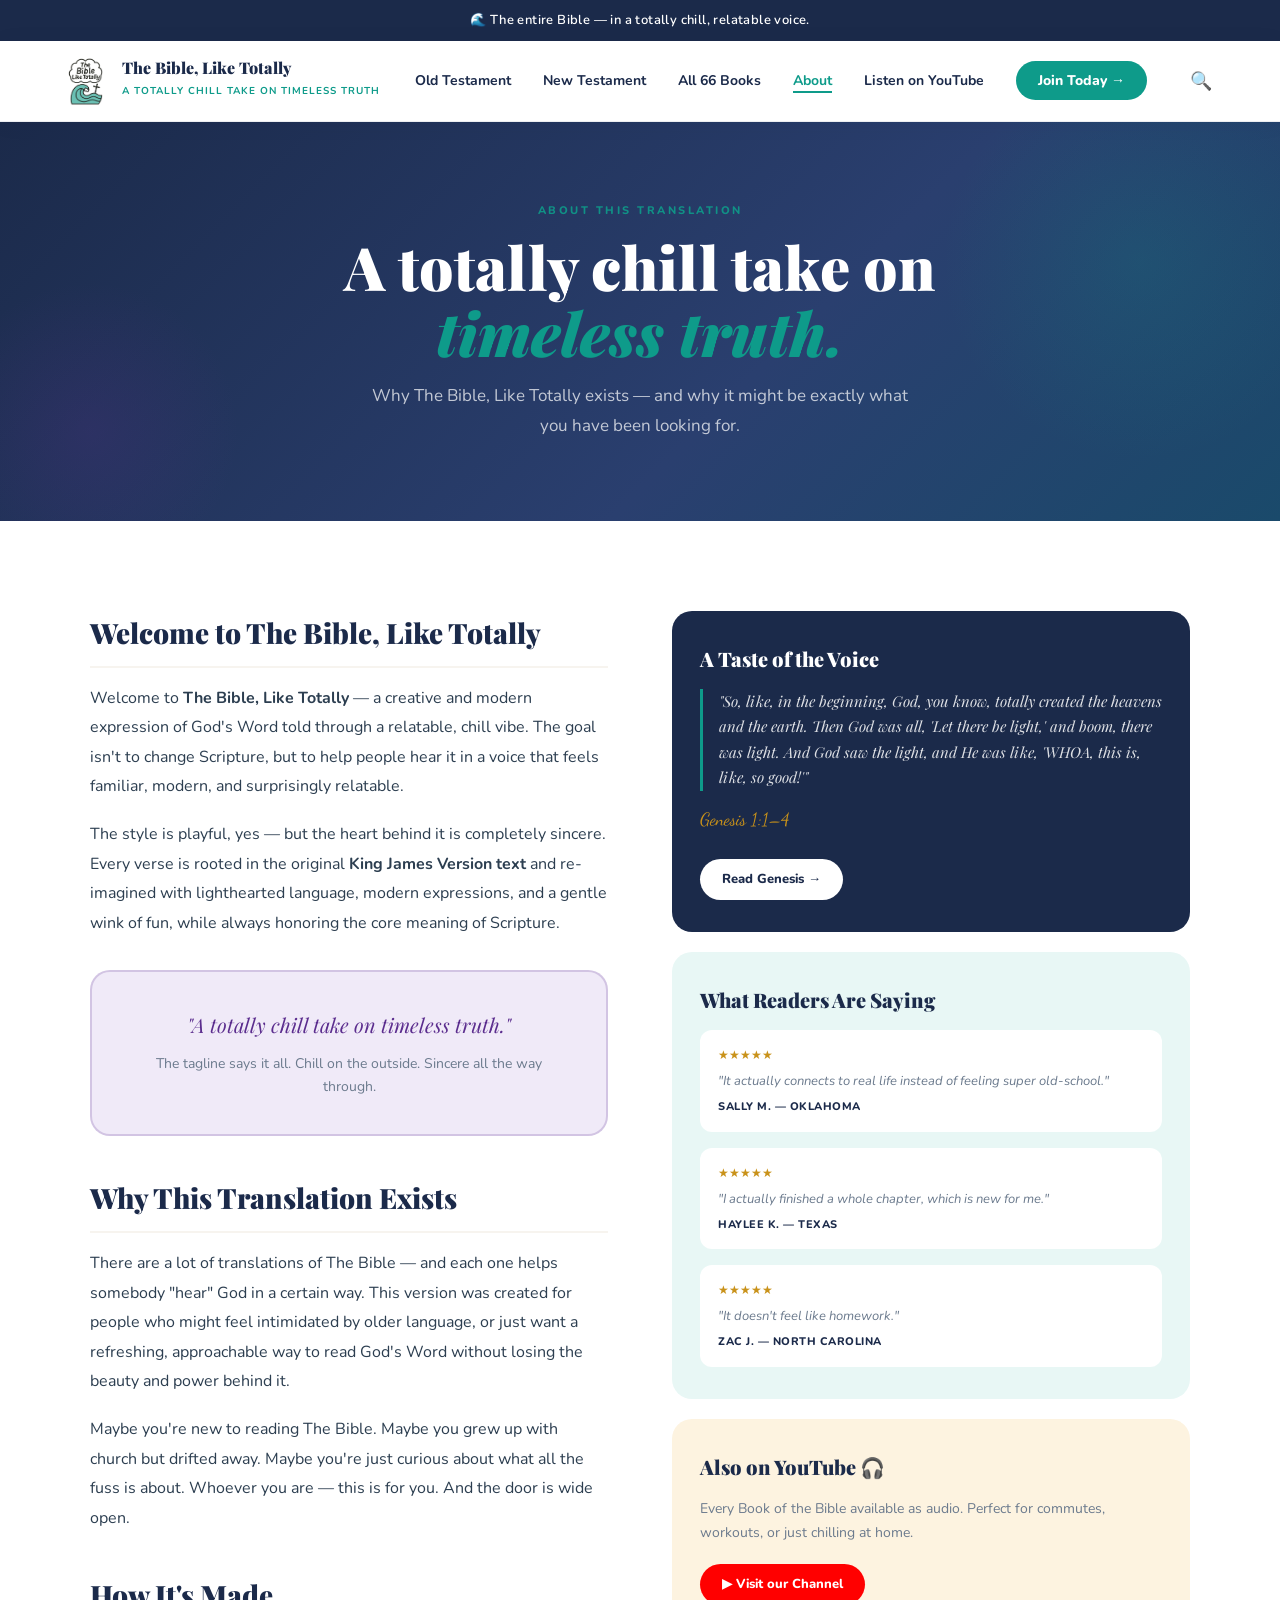
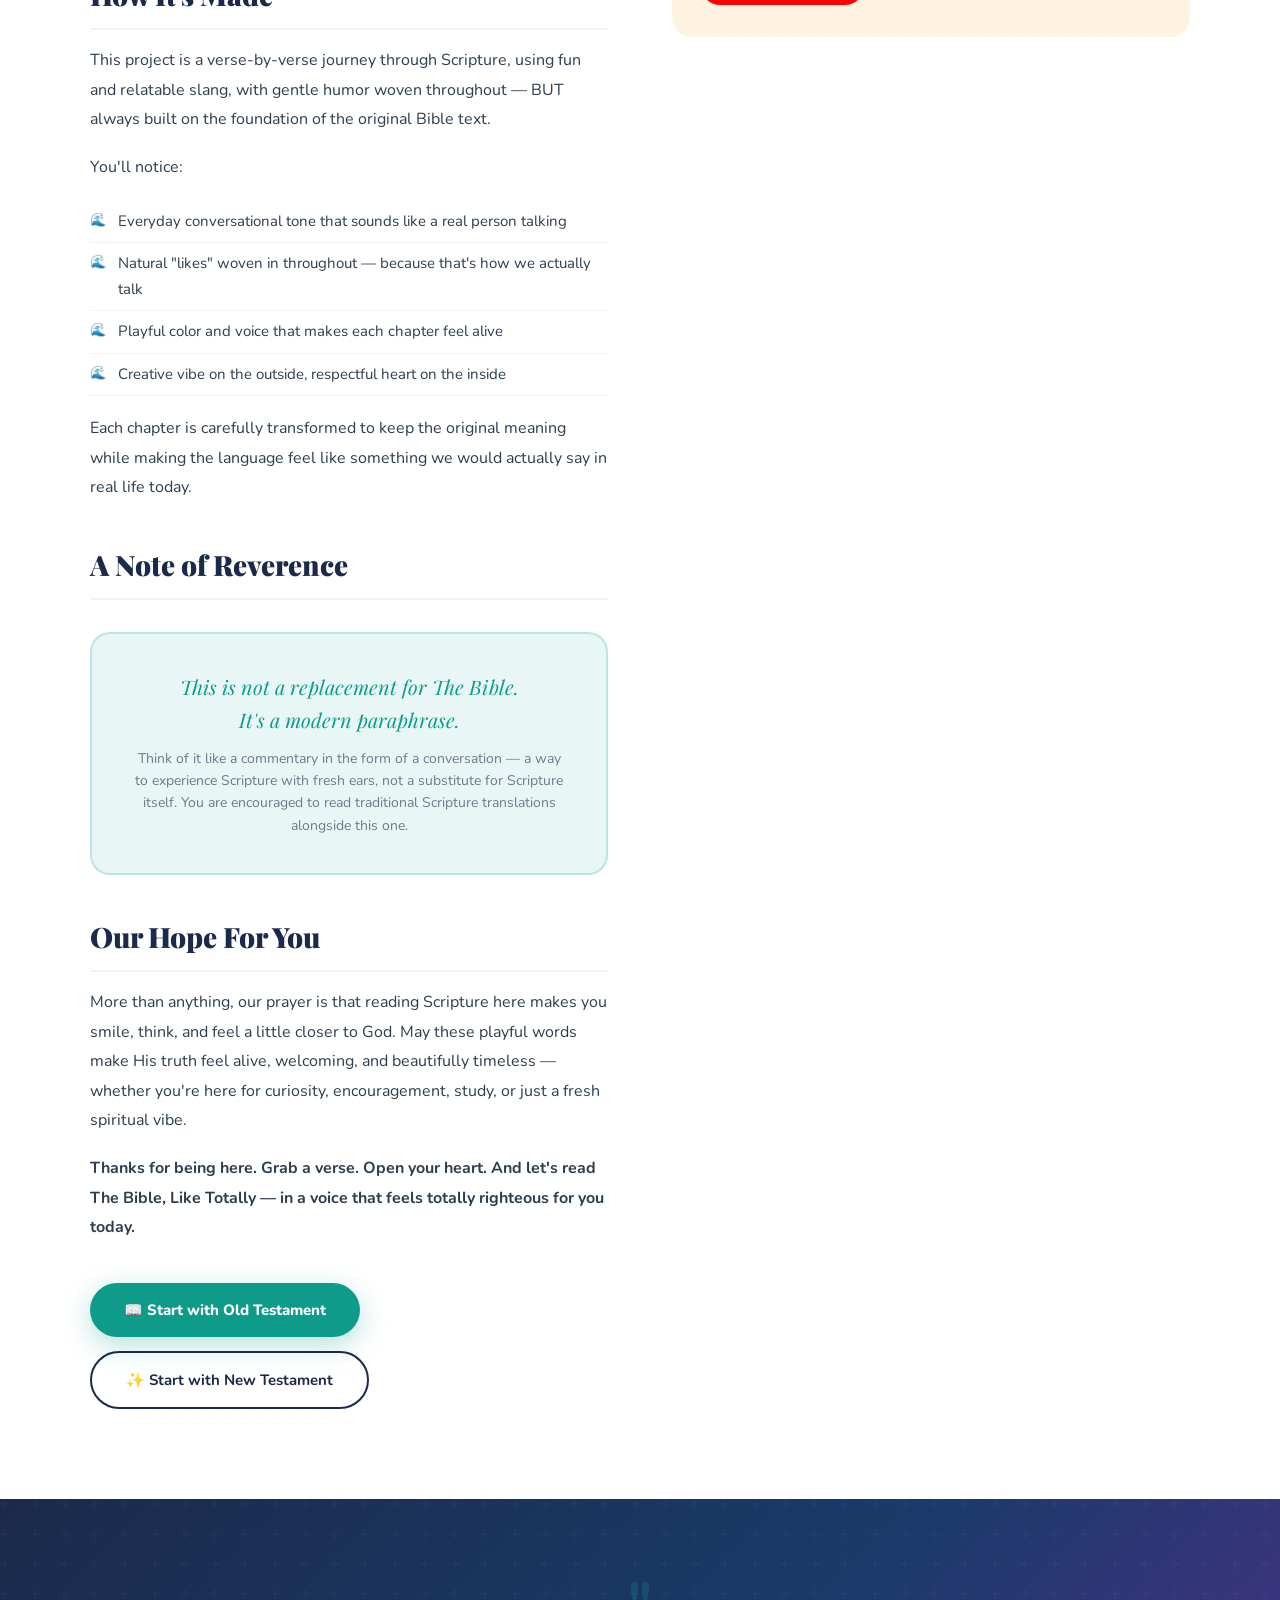
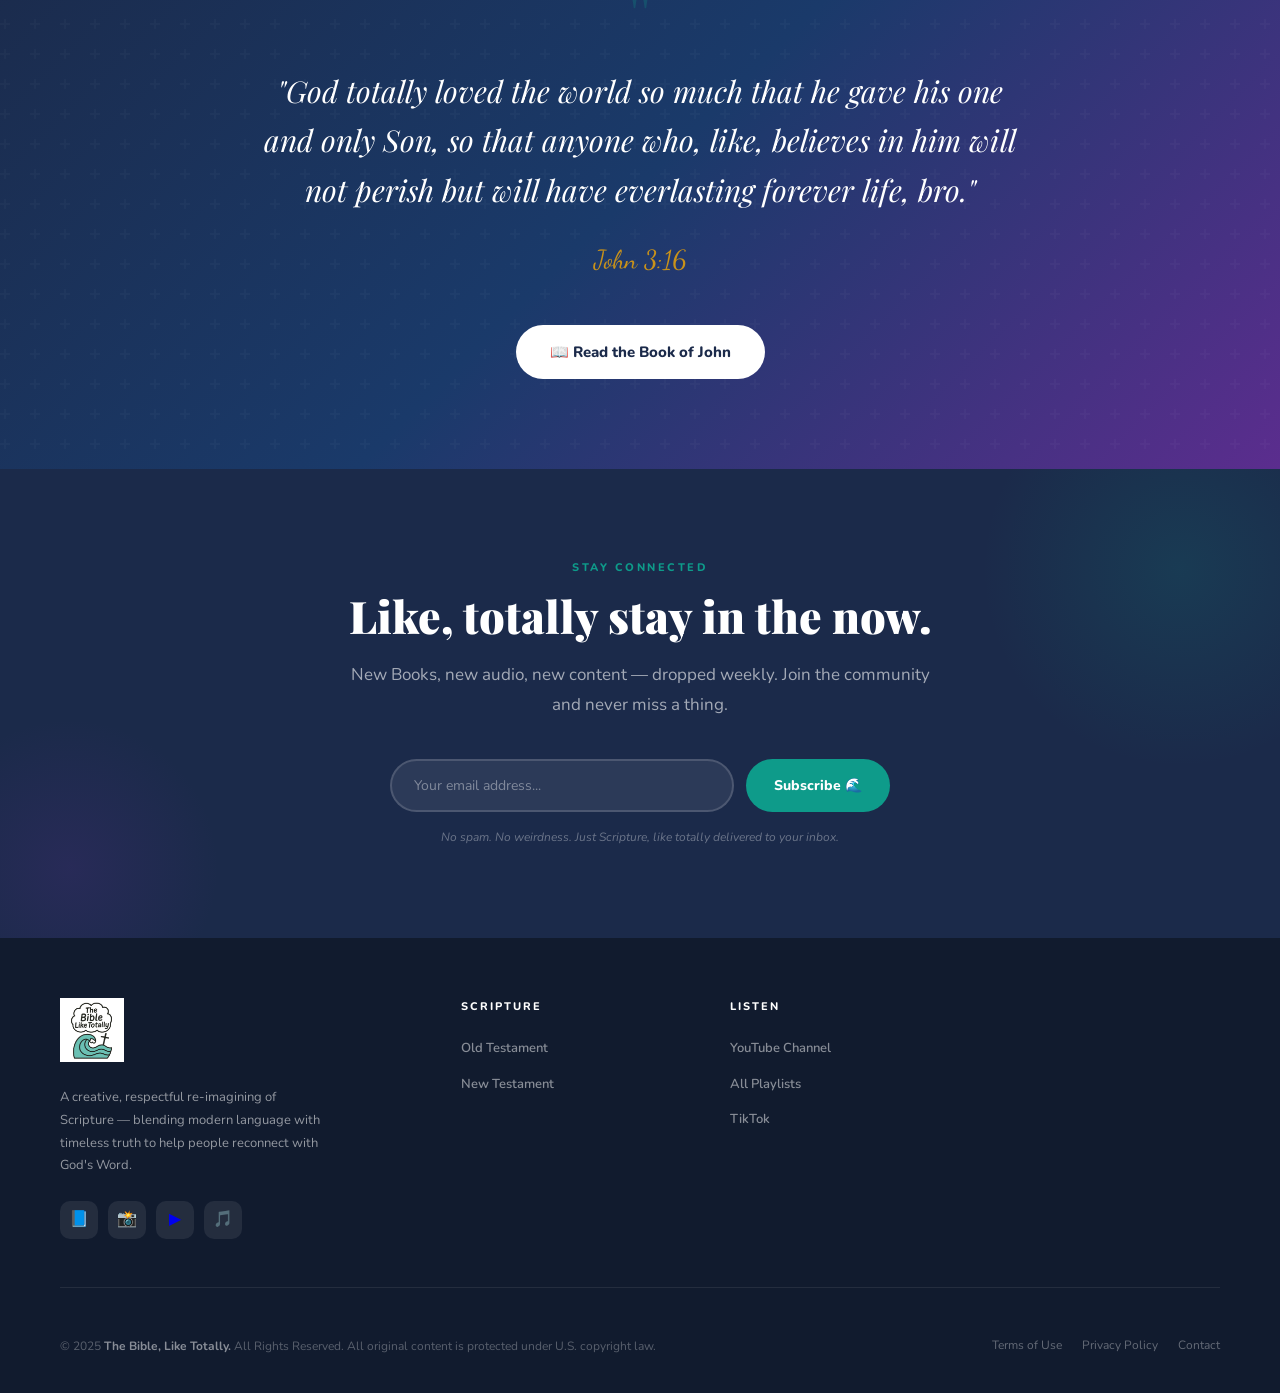
==== commit fe9ab1c9: "Add files via upload" ====
--- a/about.html
+++ b/about.html
@@ -6,6 +6,12 @@
 <title>About — The Bible, Like Totally</title>
 <meta name="description" content="Why The Bible, Like Totally exists — a creative, respectful re-imagining of Scripture in modern language, rooted in the KJV.">
 <link rel="icon" type="image/png" href="logo.png">
+<link rel="apple-touch-icon" href="logo.png">
+<meta name="apple-mobile-web-app-capable" content="yes">
+<meta name="apple-mobile-web-app-status-bar-style" content="black-translucent">
+<meta name="apple-mobile-web-app-title" content="Bible Totally">
+<meta name="mobile-web-app-capable" content="yes">
+<meta name="theme-color" content="#1B2A4A">
 <link href="https://fonts.googleapis.com/css2?family=Playfair+Display:ital,wght@0,700;0,900;1,700&family=Nunito:wght@400;600;700;800&family=Dancing+Script:wght@700&display=swap" rel="stylesheet">
 <link rel="stylesheet" href="style.css">
 <style>
@@ -130,9 +136,10 @@
 </head>
 <body>
 
+
+<!-- ANNOUNCEMENT BAR -->
 <div class="announcement-bar">
   🌊 The entire Bible — in a totally chill, relatable voice.
-  <a href="index.html">Read Free →</a>
 </div>
 
 <nav>
@@ -355,16 +362,7 @@
         <li><a href="https://www.tiktok.com/@thebible_liketotally" target="_blank">TikTok</a></li>
       </ul>
     </div>
-    <div class="footer-col">
-      <h4>About</h4>
-      <ul>
-        <li><a href="about.html">About This Translation</a></li>
-        <li><a href="terms.html">Terms of Use</a></li>
-        <li><a href="privacy.html">Privacy Policy</a></li>
-        <li><a href="contact.html">Contact Us</a></li>
-      </ul>
-    </div>
-  </div>
+    </div>
   <div class="footer-bottom">
     <p class="footer-copy">© 2025 <strong>The Bible, Like Totally.</strong> All Rights Reserved. All original content is protected under U.S. copyright law.</p>
     <div class="footer-links">
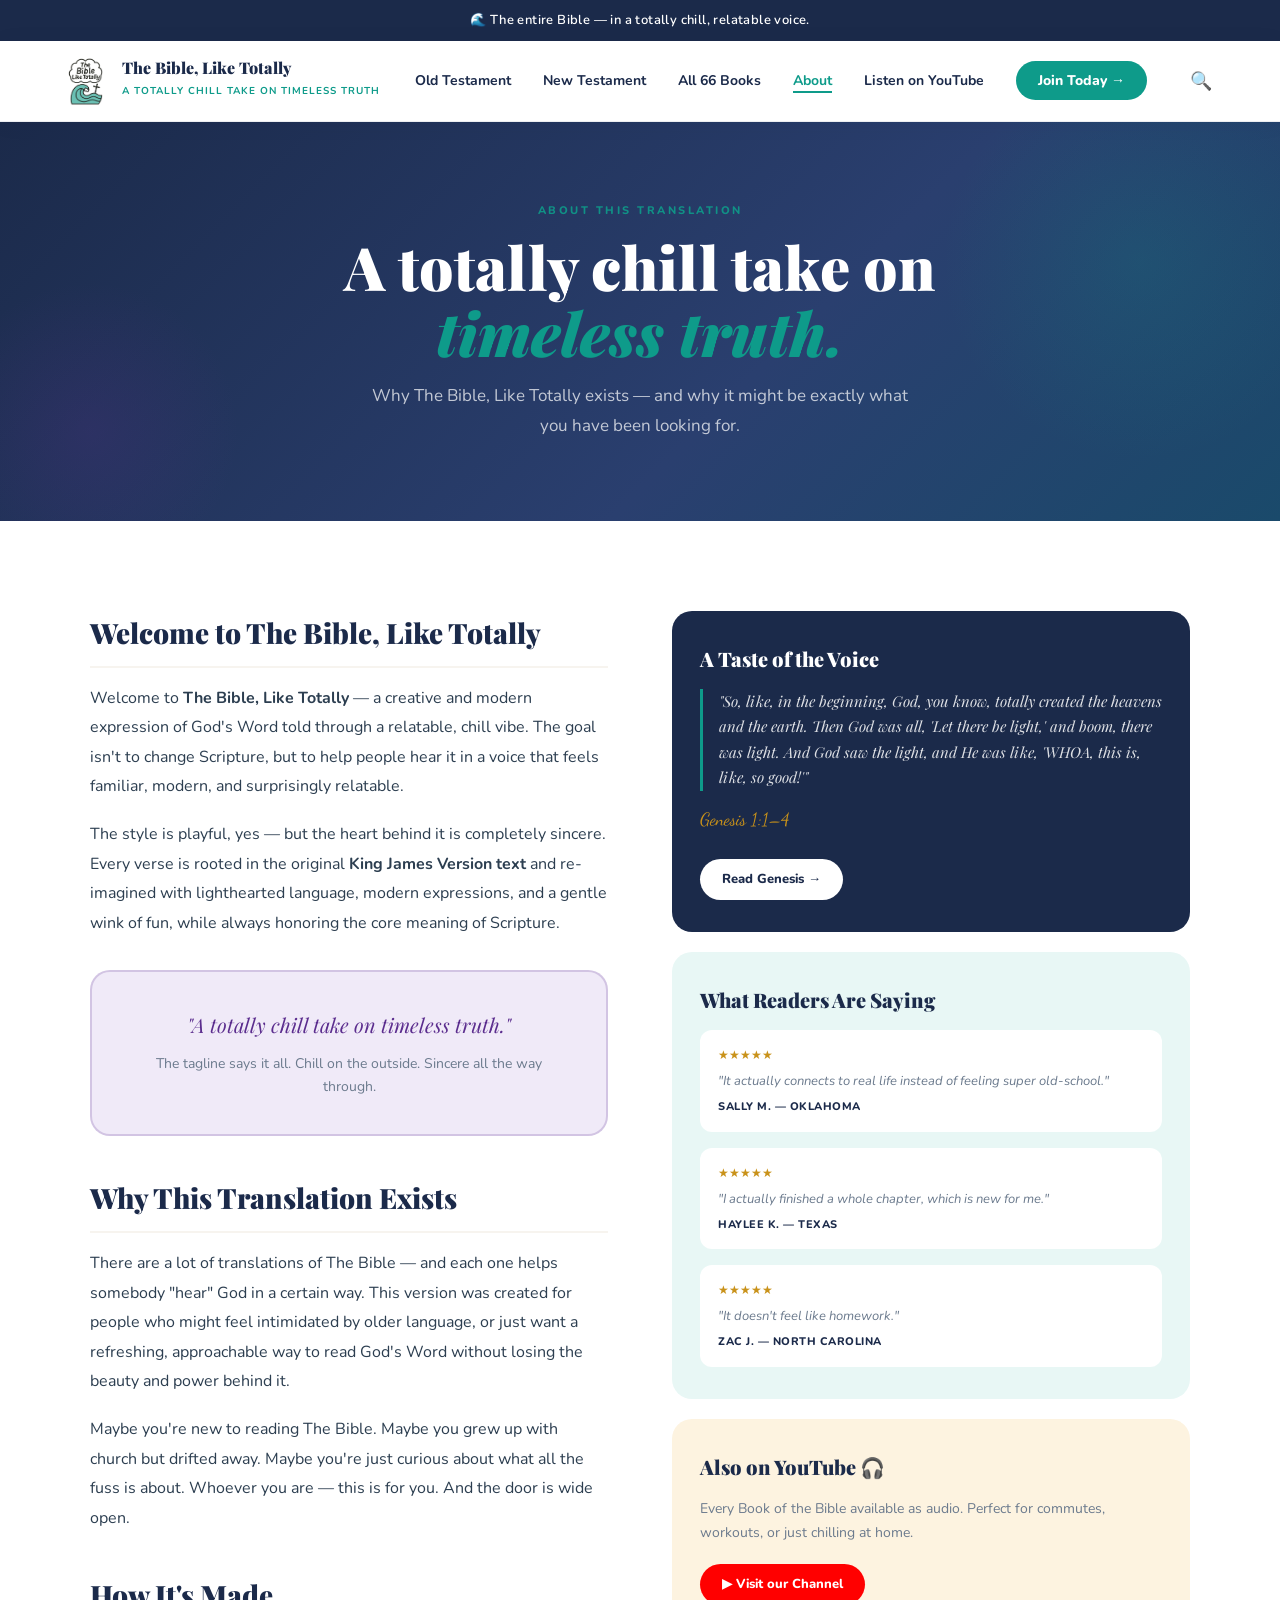
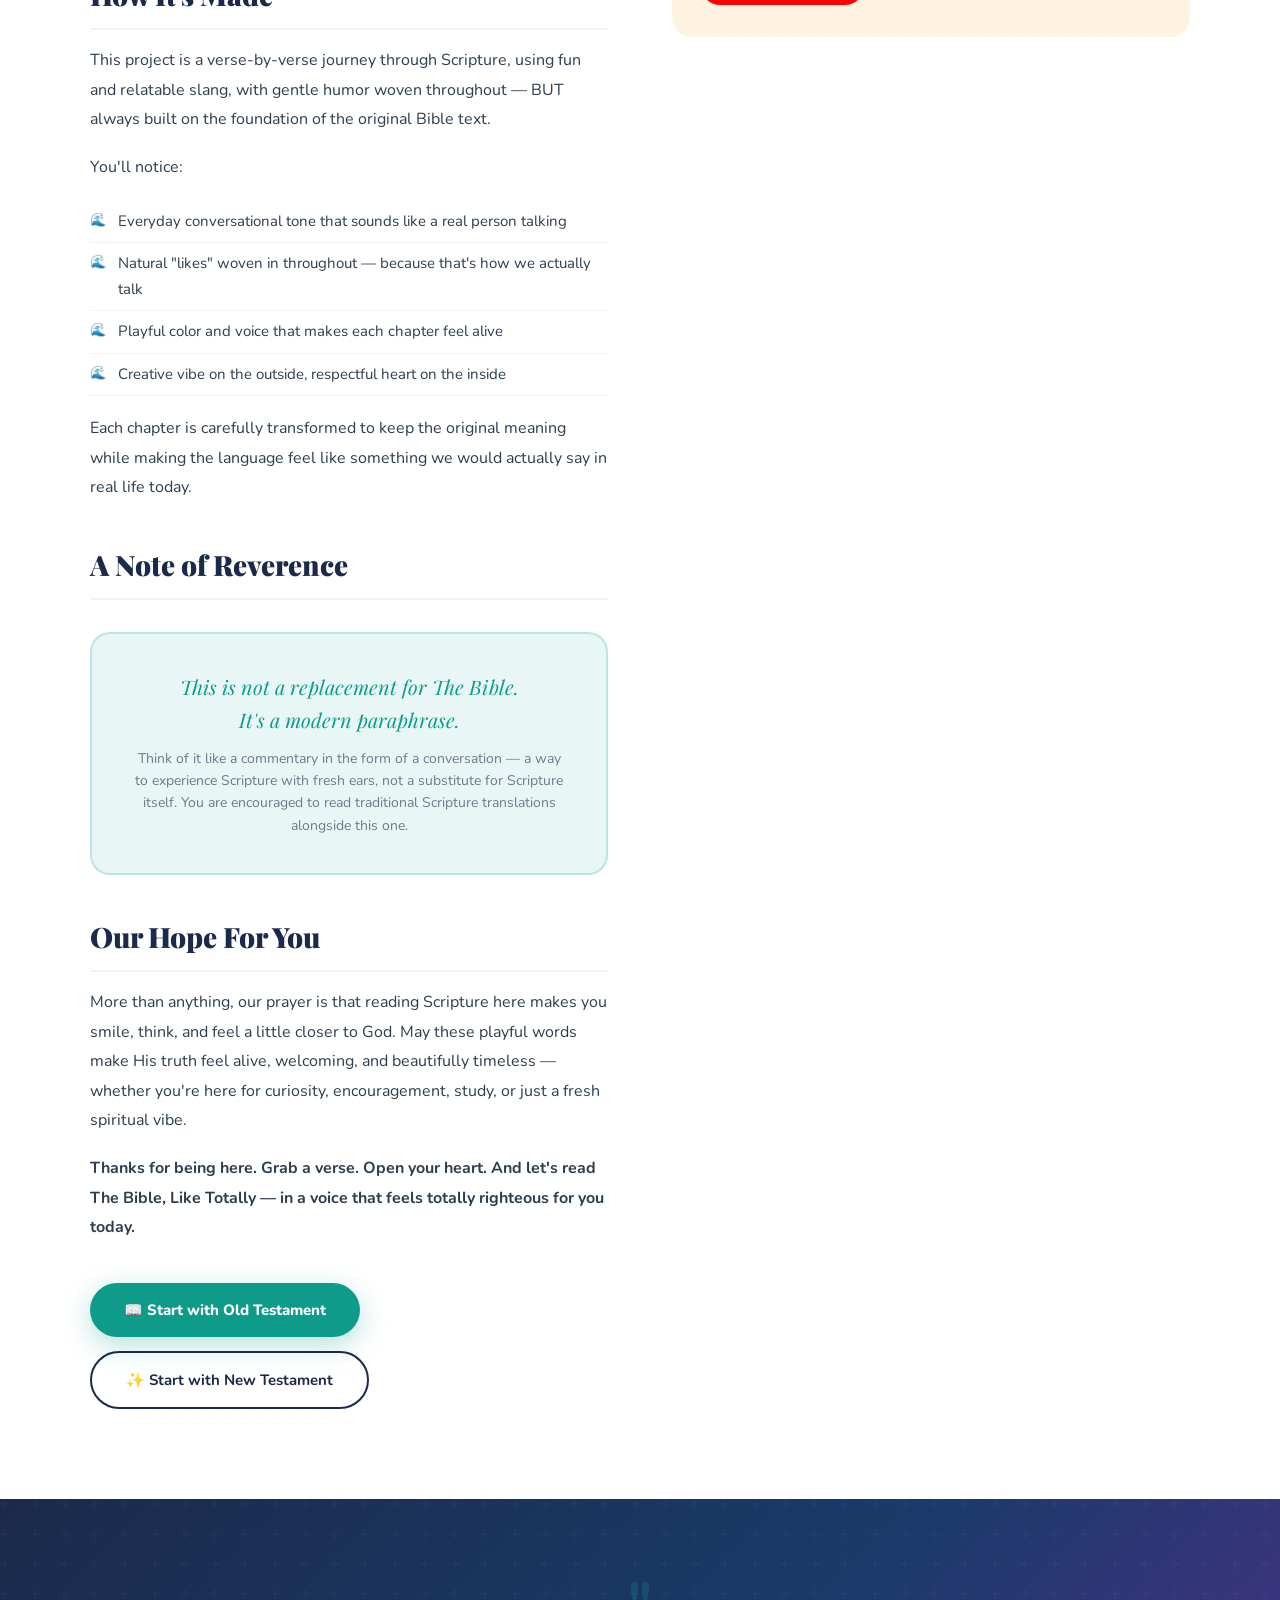
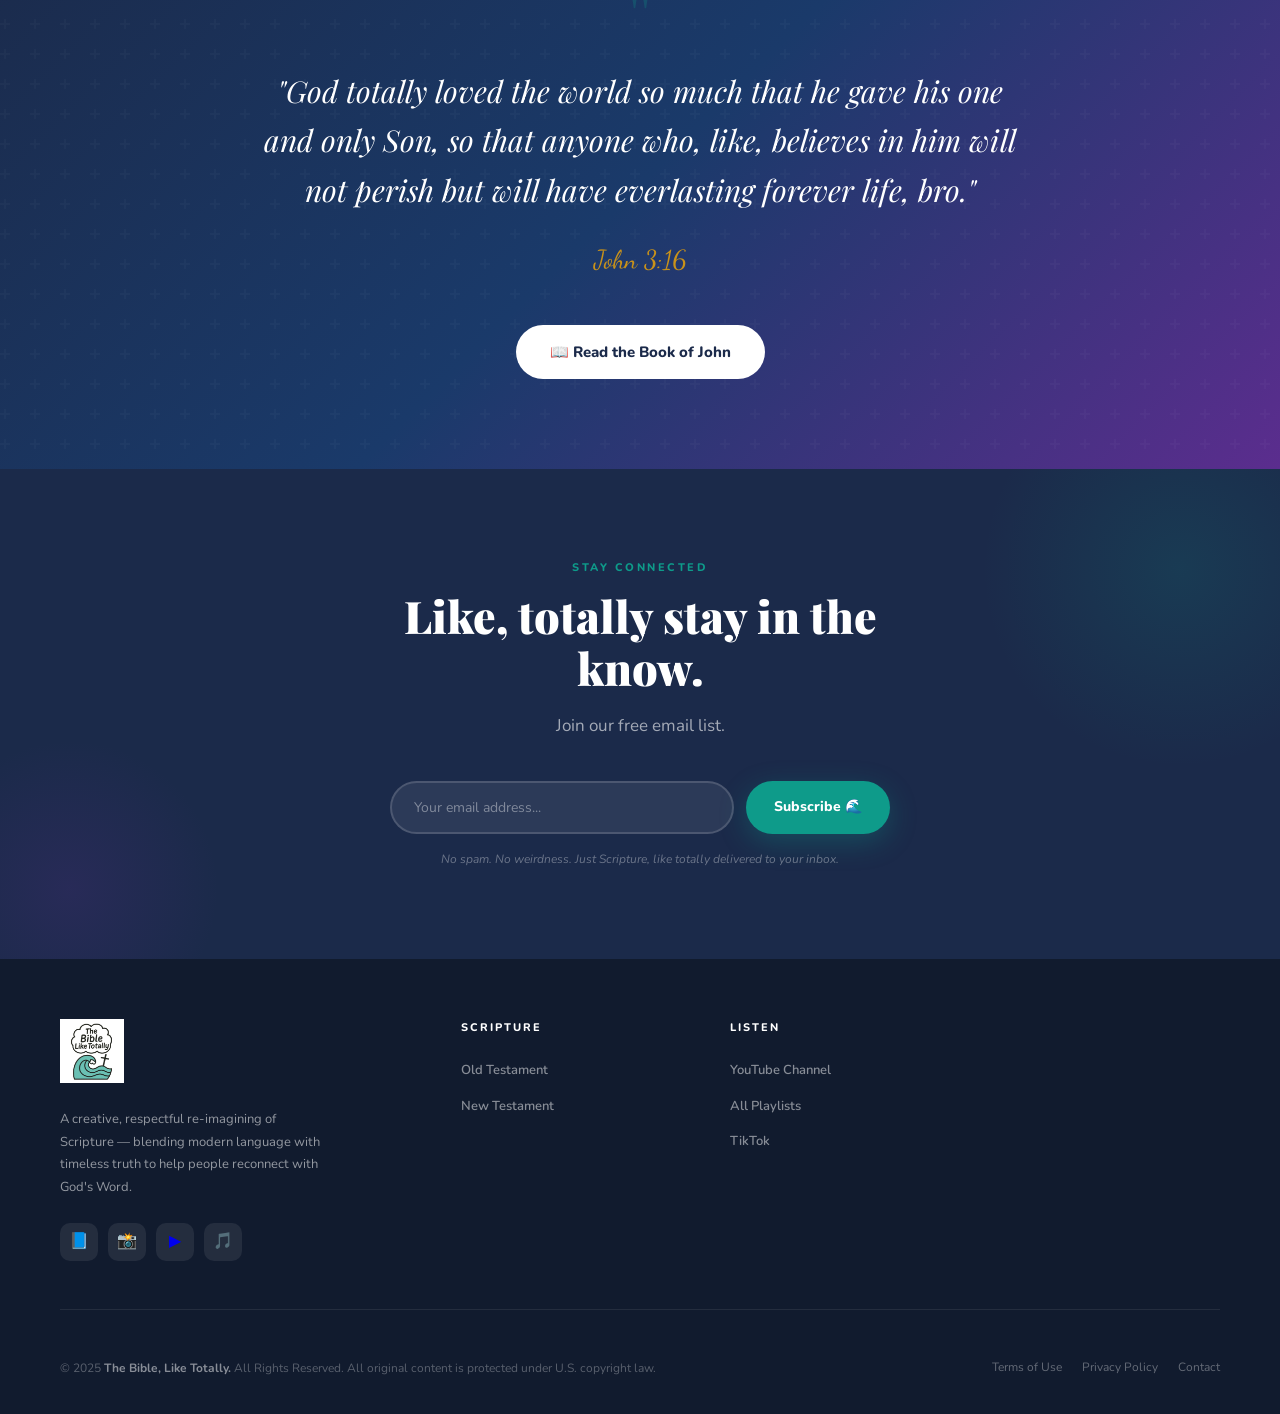
==== commit af2aa3b6: "Add files via upload" ====
--- a/about.html
+++ b/about.html
@@ -156,7 +156,7 @@
     <li><a href="all-books.html">All 66 Books</a></li>
     <li><a href="about.html" class="active">About</a></li>
     <li><a href="https://www.youtube.com/@TheBibleLikeTotally" target="_blank">Listen on YouTube</a></li>
-    <li><a href="https://thebibleliketotally.com" class="nav-cta">Join Today →</a></li>
+    <li><a href="join.html" class="nav-cta">Join Today →</a></li>
   </ul>
   <!-- SEARCH -->
   <div class="nav-search">
@@ -184,7 +184,7 @@
     <li><a href="all-books.html" onclick="toggleMobileMenu()">All 66 Books</a></li>
     <li><a href="about.html" onclick="toggleMobileMenu()">About</a></li>
     <li><a href="https://www.youtube.com/@TheBibleLikeTotally" target="_blank" onclick="toggleMobileMenu()">Listen on YouTube</a></li>
-    <li><a href="https://thebibleliketotally.com" class="nav-cta" onclick="toggleMobileMenu()">Join Today →</a></li>
+    <li><a href="join.html" class="nav-cta" onclick="toggleMobileMenu()">Join Today →</a></li>
   </ul>
 </div>
 
@@ -324,11 +324,11 @@
 <section class="signup-section fade-in">
   <div class="signup-inner">
     <span class="section-label">Stay Connected</span>
-    <h2 class="section-title">Like, totally stay in the now.</h2>
-    <p class="section-subtitle">New Books, new audio, new content — dropped weekly. Join the community and never miss a thing.</p>
+    <h2 class="section-title">Like, totally stay in the know.</h2>
+    <p class="section-subtitle">Join our free email list.</p>
     <div class="signup-form">
       <input type="email" placeholder="Your email address...">
-      <button type="button">Subscribe 🌊</button>
+      <a href="https://the-bible-like-totally.kit.com/66062f99f6" class="btn-primary" style="border-radius:50px; padding:15px 28px; font-size:14px; font-weight:800; text-decoration:none; display:inline-flex; align-items:center; gap:8px; background:var(--teal); color:var(--white); box-shadow:0 8px 28px rgba(14,155,138,0.3); transition:all 0.3s; font-family:'Nunito',sans-serif;">Subscribe 🌊</a>
     </div>
     <p class="signup-note">No spam. No weirdness. Just Scripture, like totally delivered to your inbox.</p>
   </div>
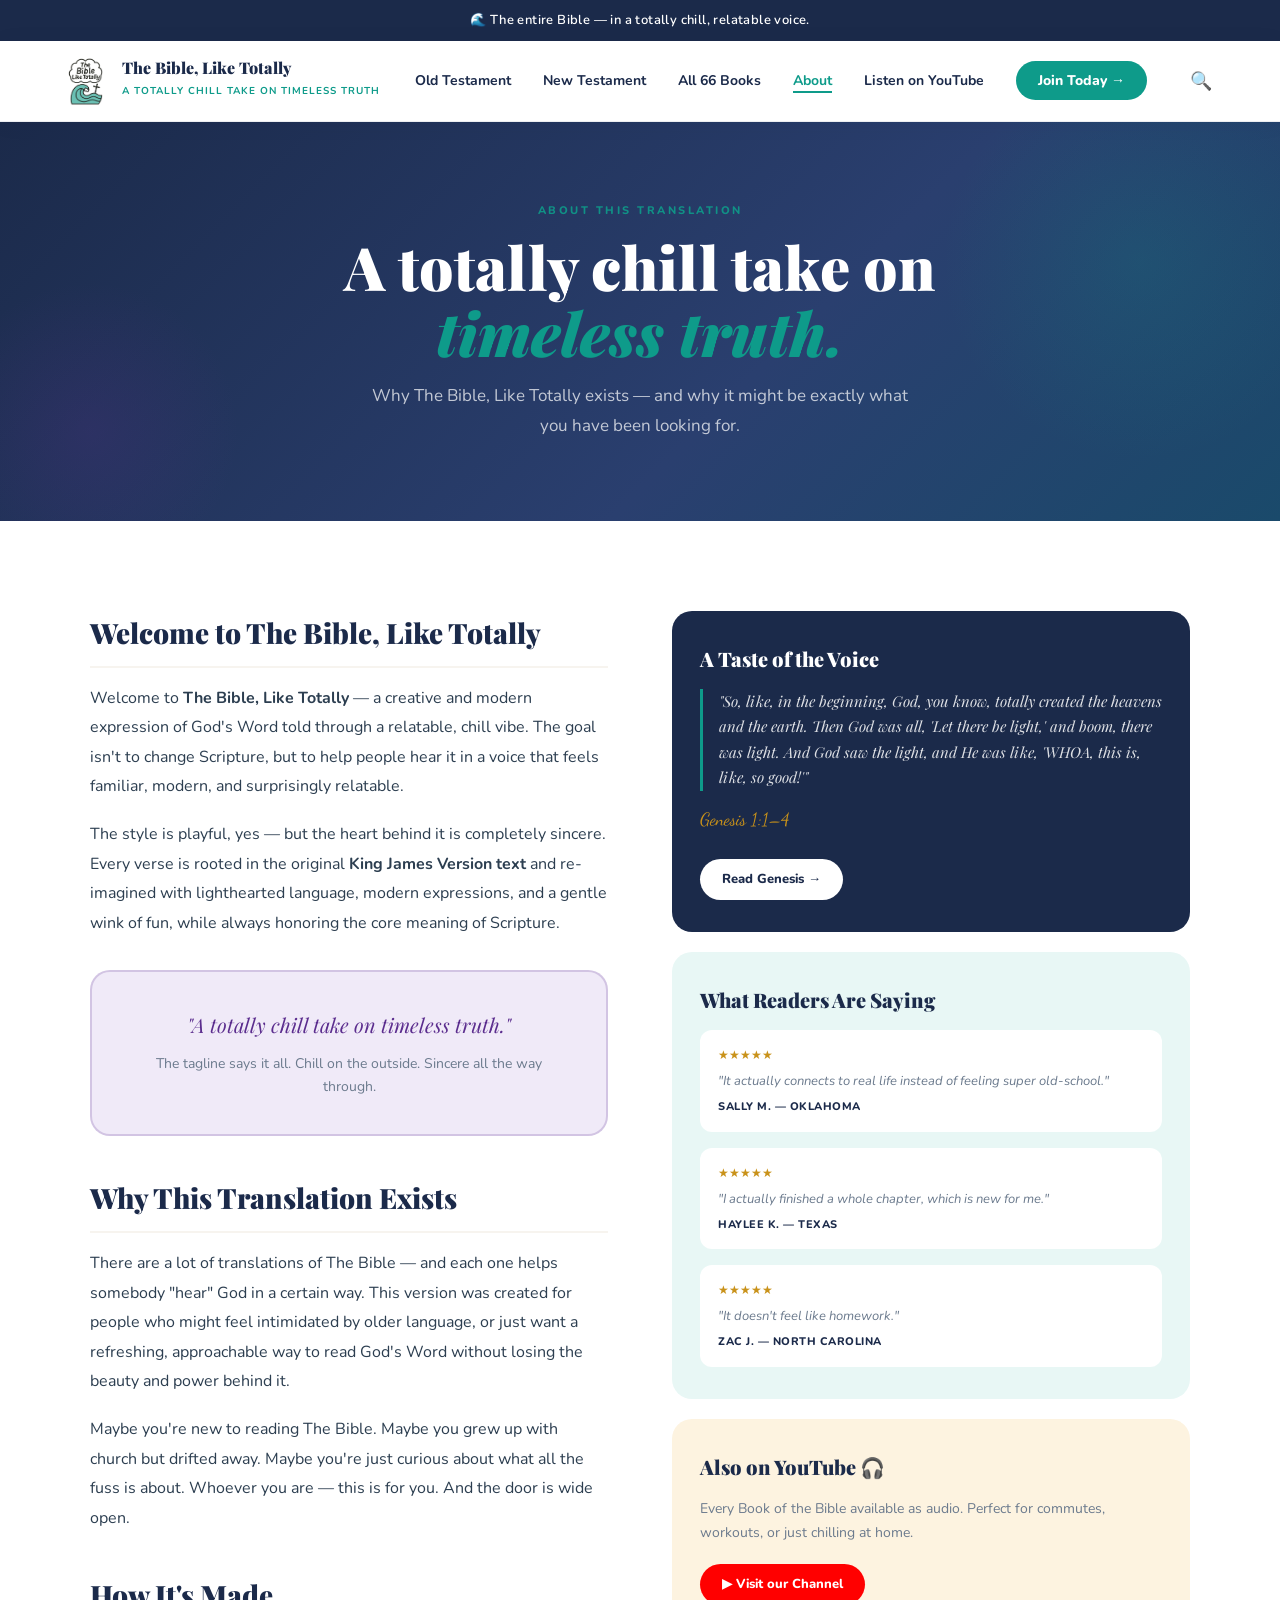
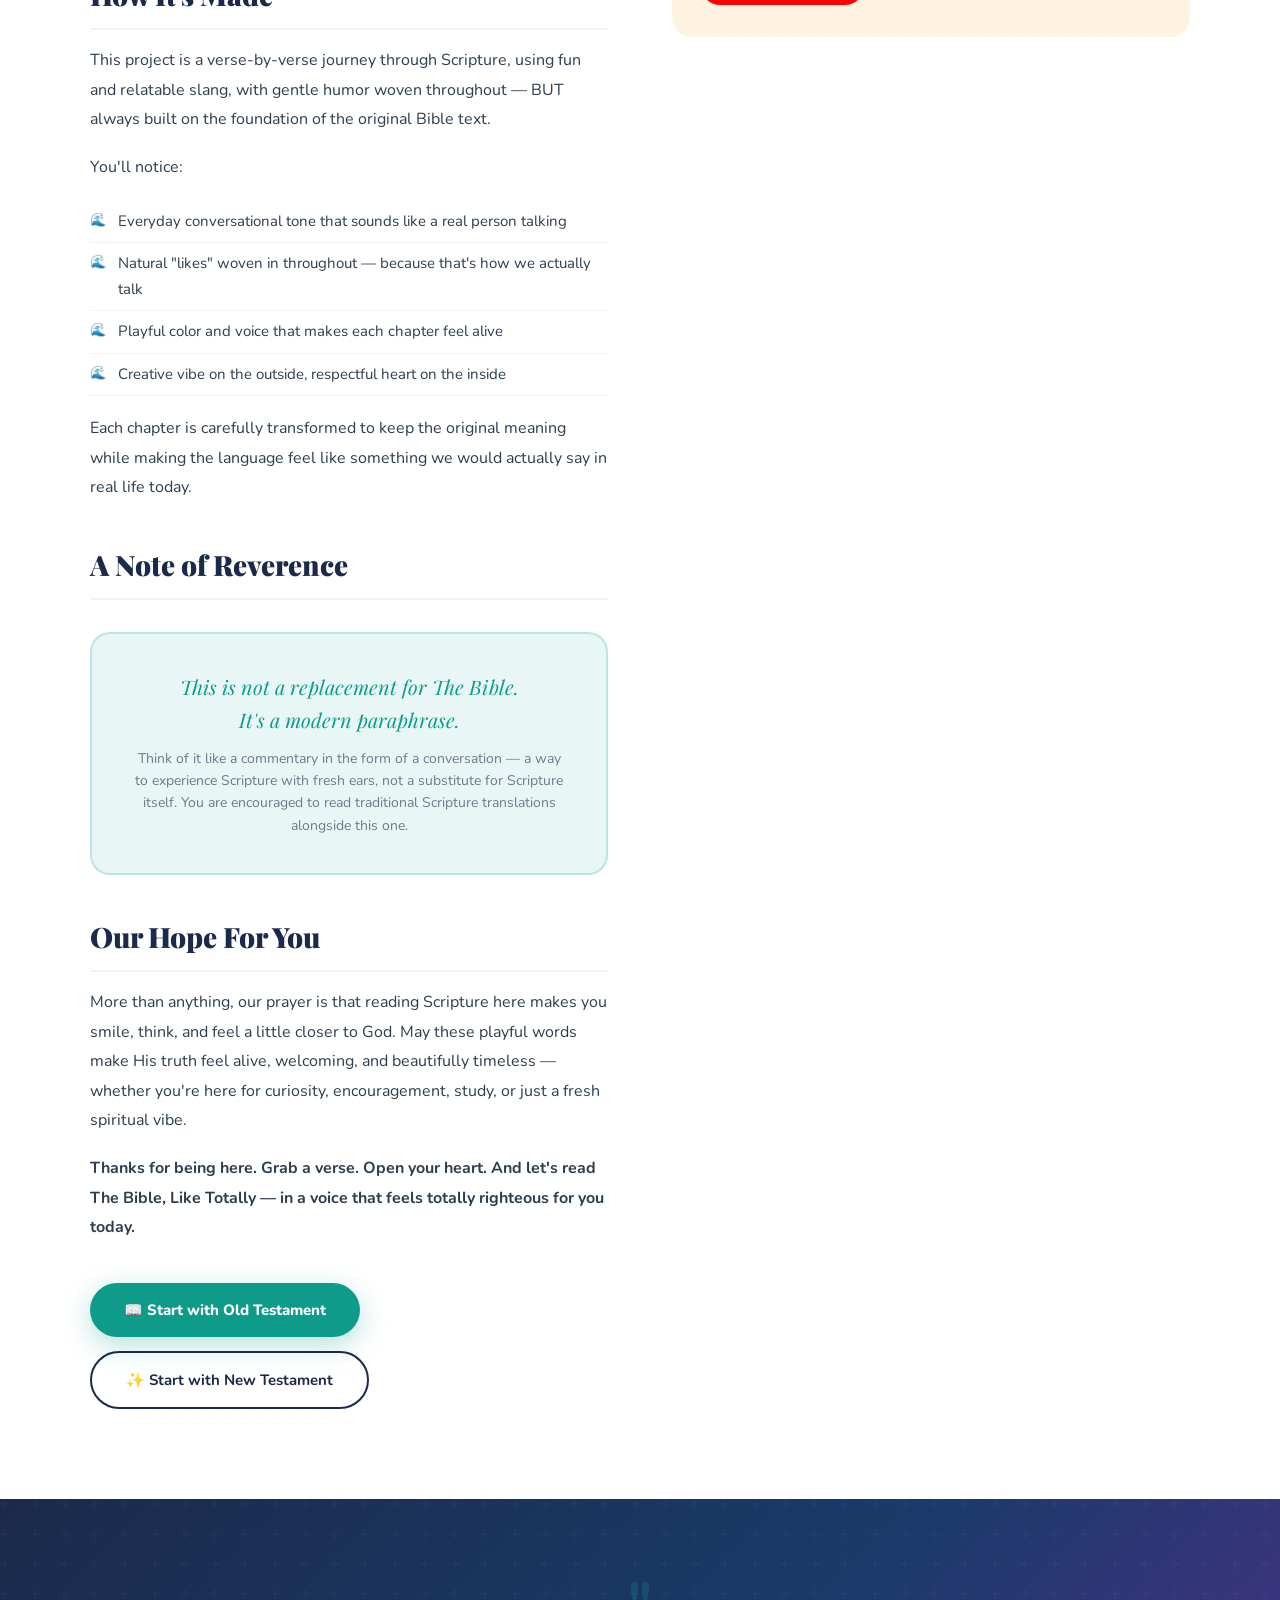
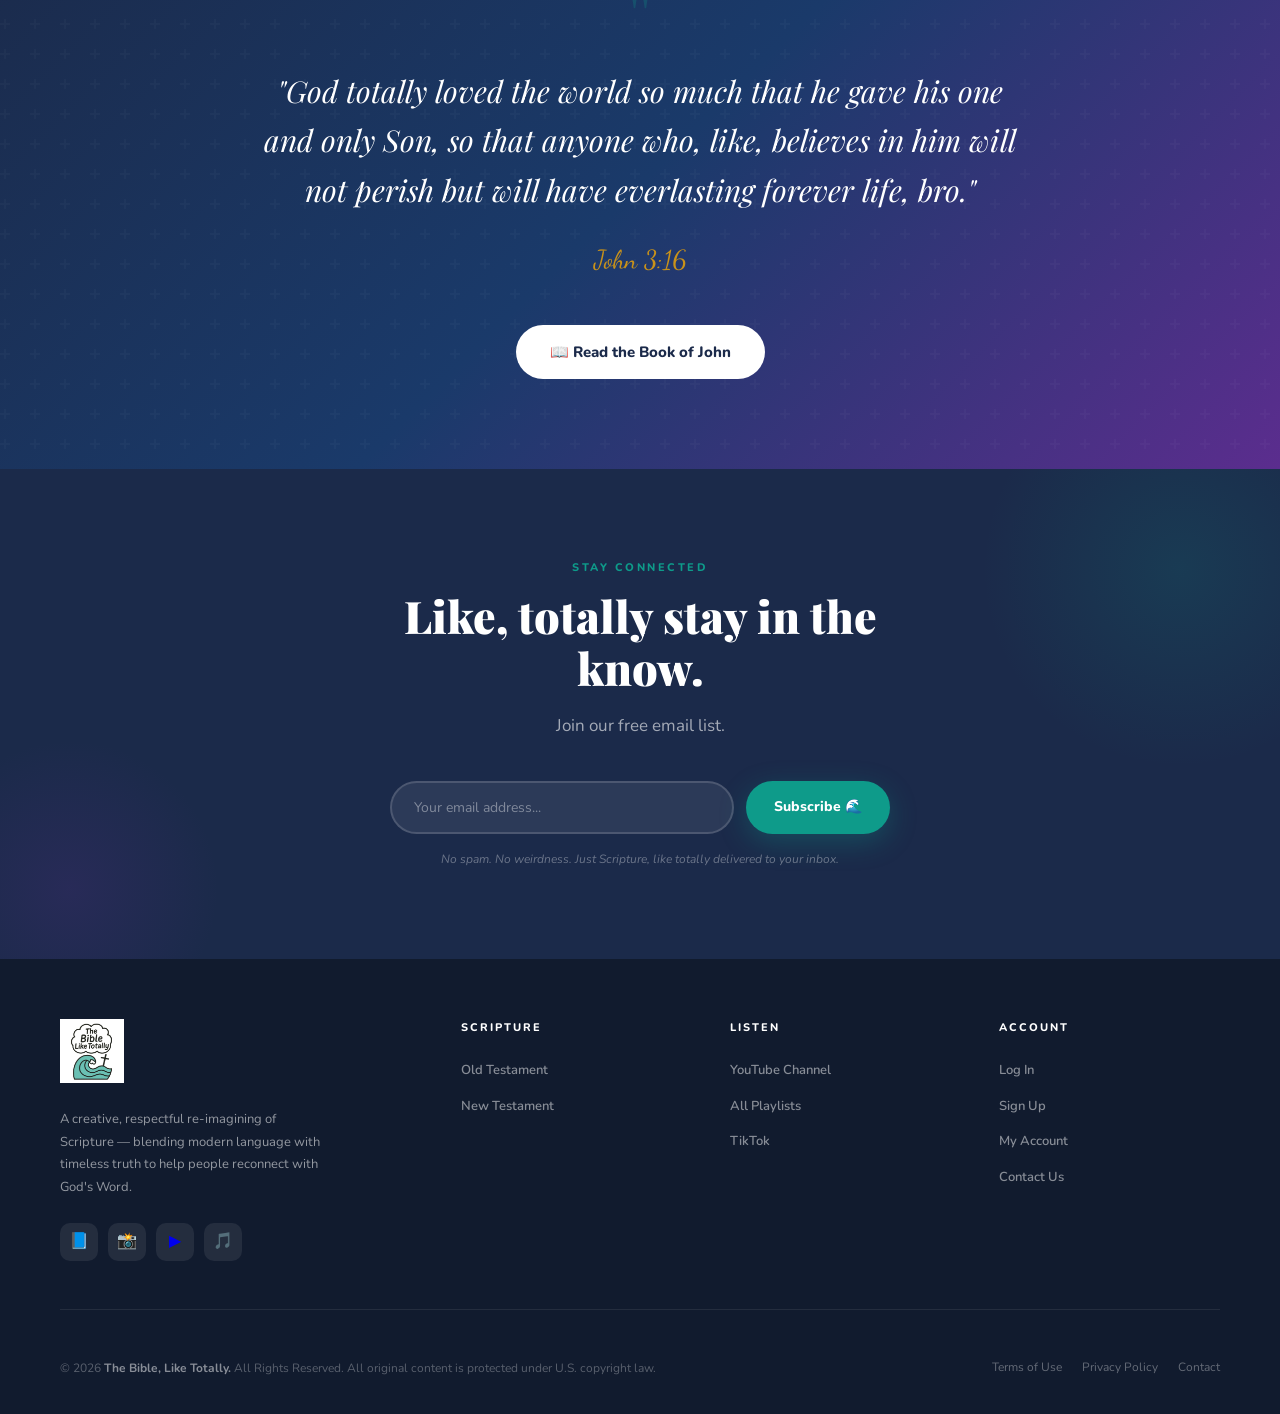
==== commit 9f776d3a: "Add files via upload" ====
--- a/about.html
+++ b/about.html
@@ -362,9 +362,18 @@
         <li><a href="https://www.tiktok.com/@thebible_liketotally" target="_blank">TikTok</a></li>
       </ul>
     </div>
-    </div>
+      <div class="footer-col">
+      <h4>Account</h4>
+      <ul>
+        <li><a href="https://thebibleliketotally.com/log-in/">Log In</a></li>
+        <li><a href="https://thebibleliketotally.com/sign-up/">Sign Up</a></li>
+        <li><a href="https://thebibleliketotally.com/account/">My Account</a></li>
+        <li><a href="contact.html">Contact Us</a></li>
+      </ul>
+    </div>
+  </div>
   <div class="footer-bottom">
-    <p class="footer-copy">© 2025 <strong>The Bible, Like Totally.</strong> All Rights Reserved. All original content is protected under U.S. copyright law.</p>
+    <p class="footer-copy">© 2026 <strong>The Bible, Like Totally.</strong> All Rights Reserved. All original content is protected under U.S. copyright law.</p>
     <div class="footer-links">
       <a href="terms.html">Terms of Use</a>
       <a href="privacy.html">Privacy Policy</a>
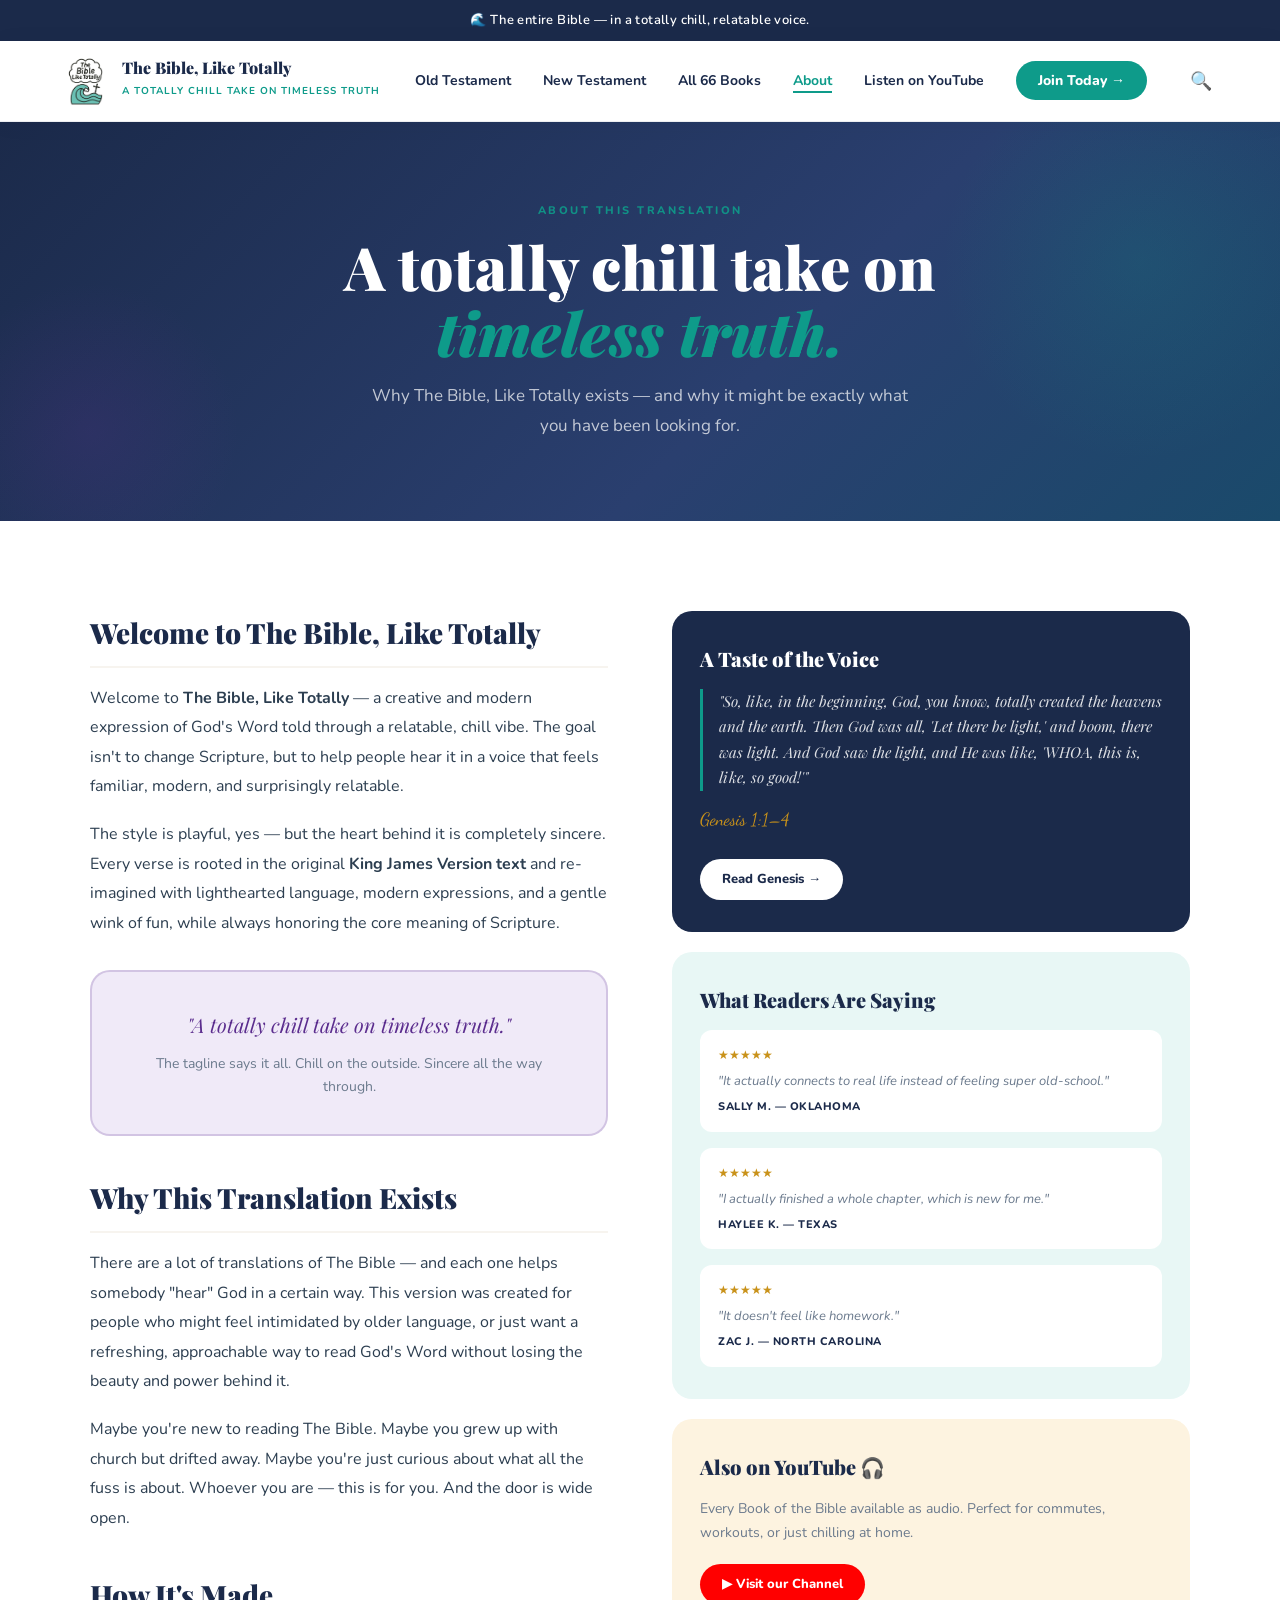
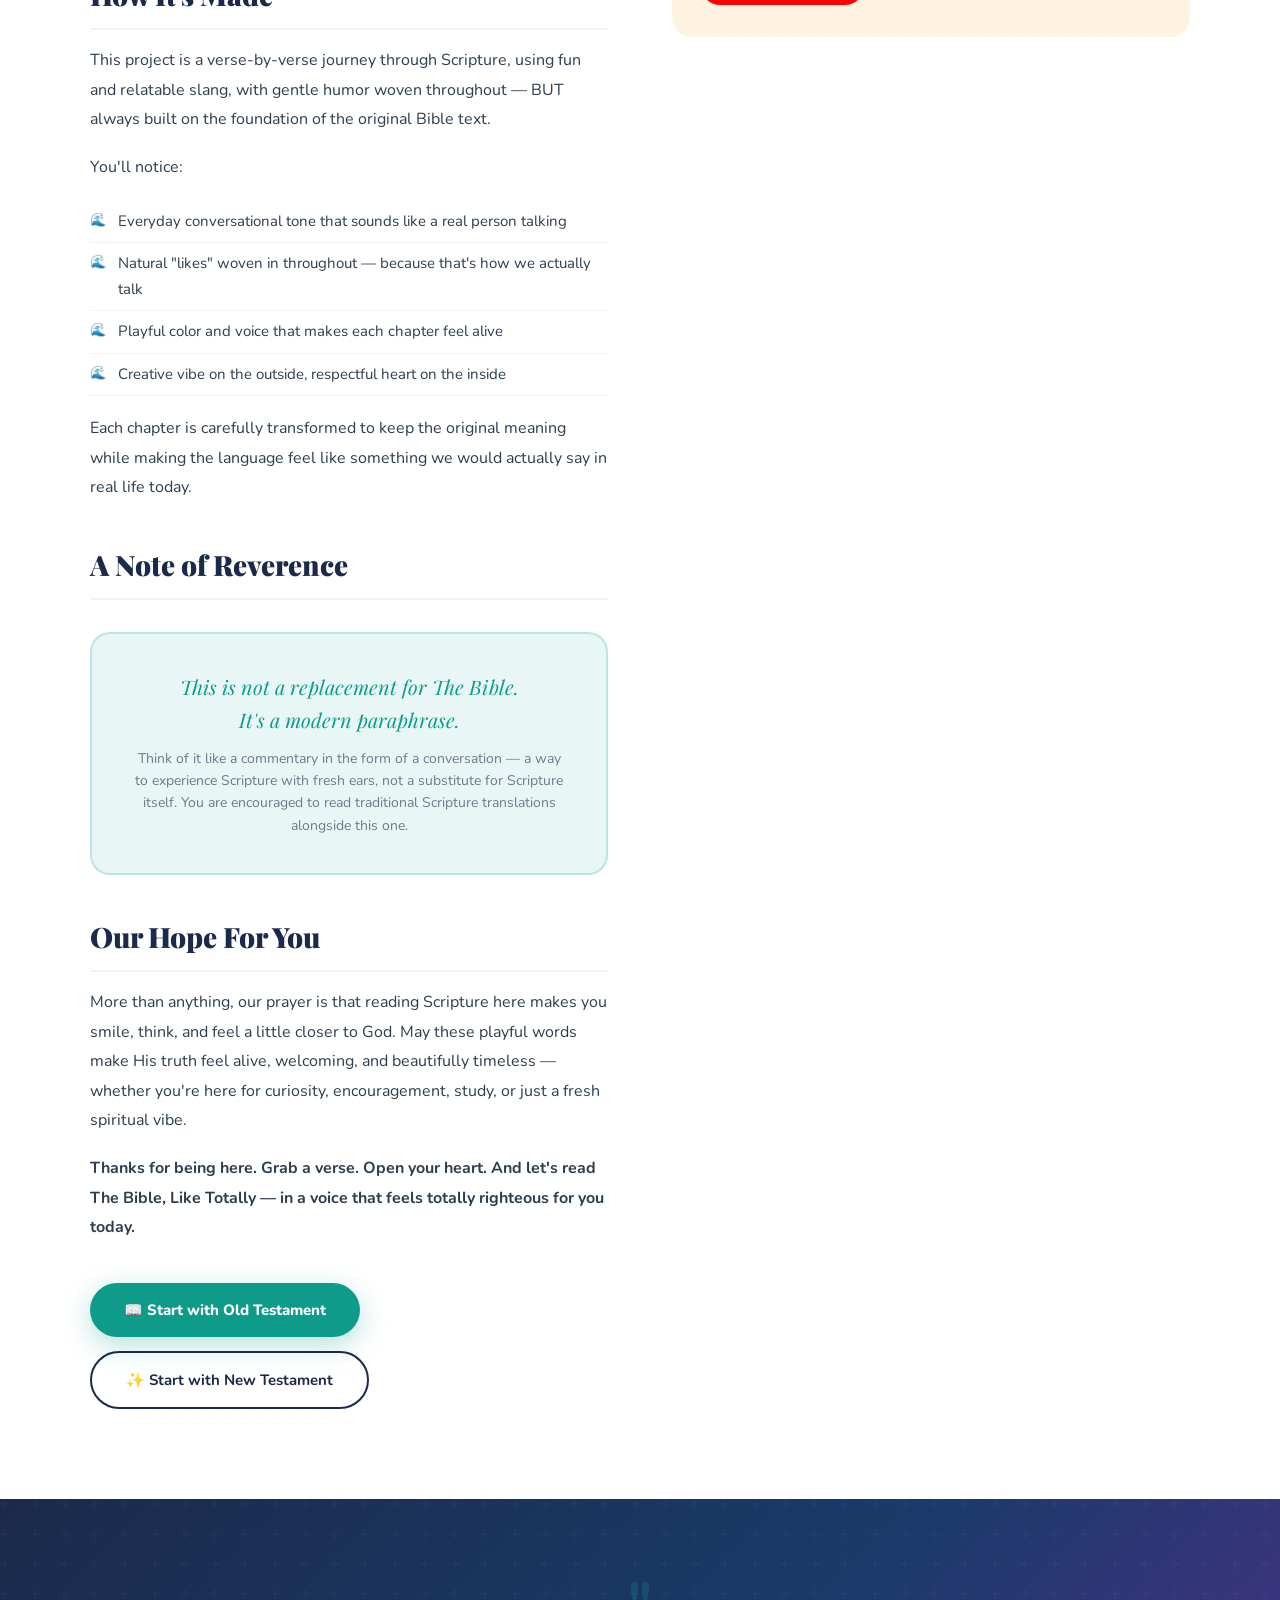
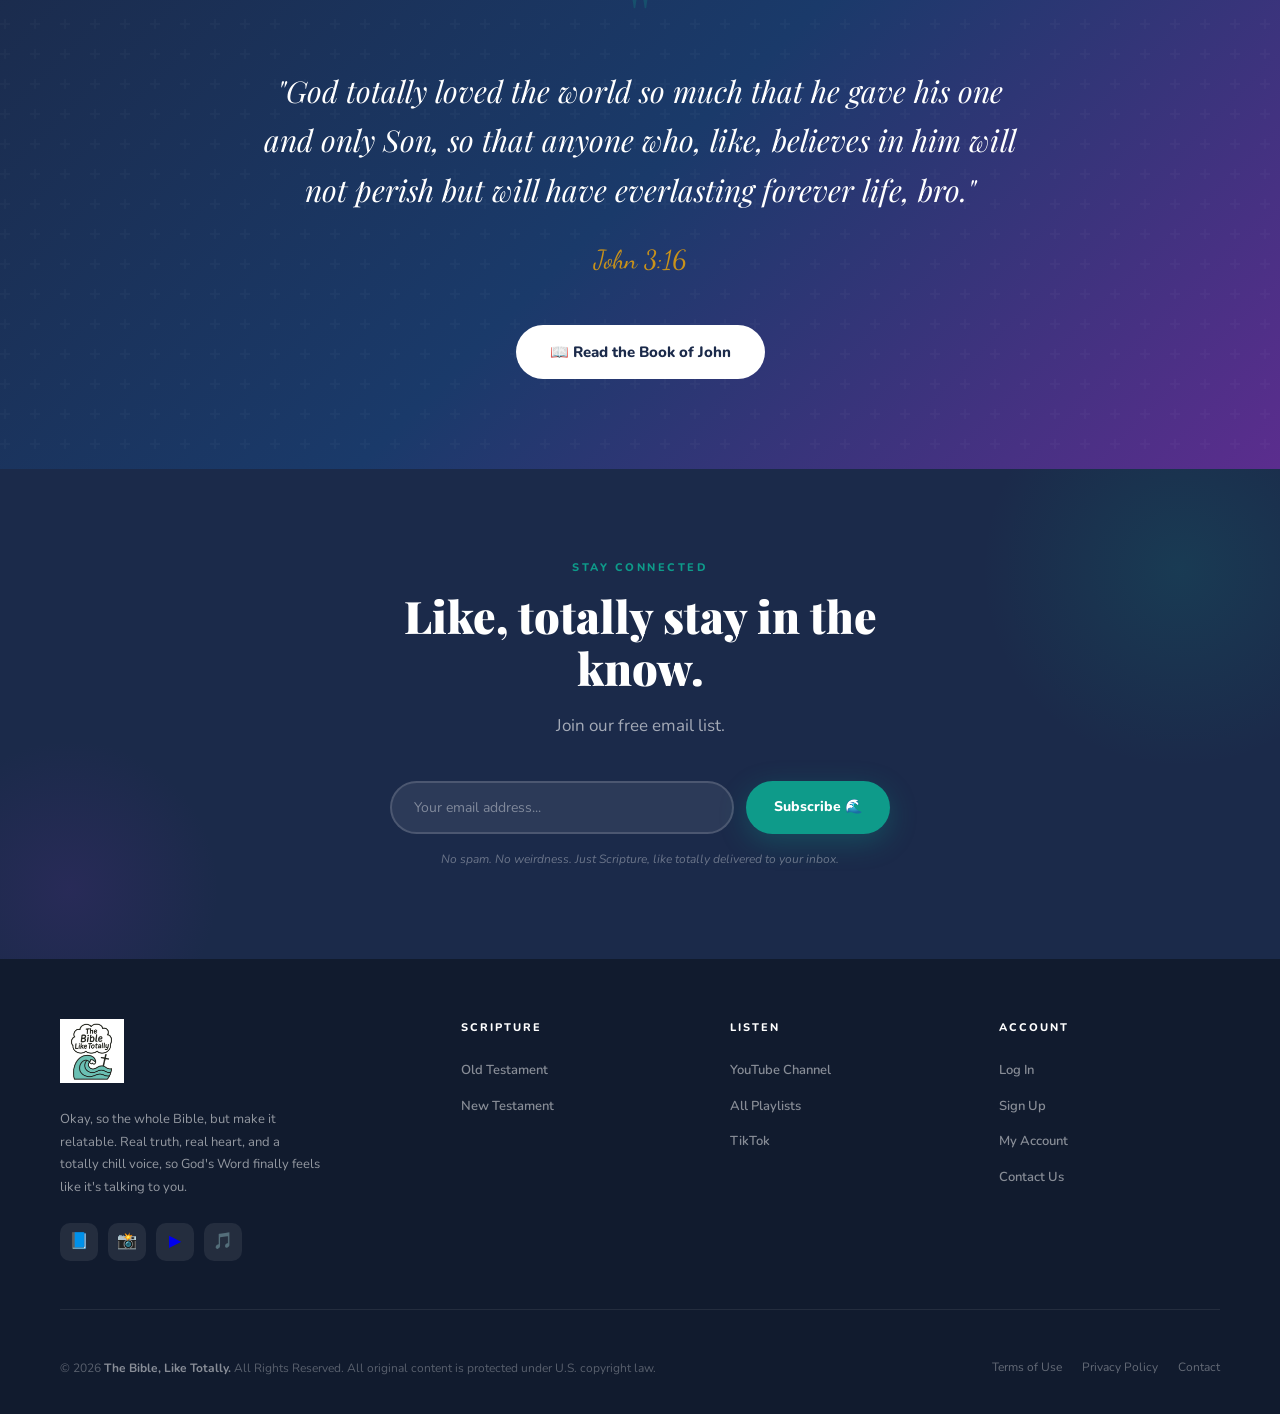
==== commit 6466d708: "Theme v1.0.27: valley-girl footer tagline Co-Authored-By: Claude Sonnet 5.5 <noreply@anthropic.com> " ====
--- a/about.html
+++ b/about.html
@@ -339,7 +339,7 @@
   <div class="footer-top">
     <div class="footer-brand">
       <img src="logo.png" alt="The Bible, Like Totally">
-      <p>A creative, respectful re-imagining of Scripture — blending modern language with timeless truth to help people reconnect with God's Word.</p>
+      <p>Okay, so the whole Bible, but make it relatable. Real truth, real heart, and a totally chill voice, so God's Word finally feels like it's talking to you.</p>
       <div class="footer-social">
         <a href="https://www.facebook.com/thebible.liketotally/" target="_blank" class="social-btn">📘</a>
         <a href="https://www.instagram.com/thebible_liketotally/" target="_blank" class="social-btn">📸</a>
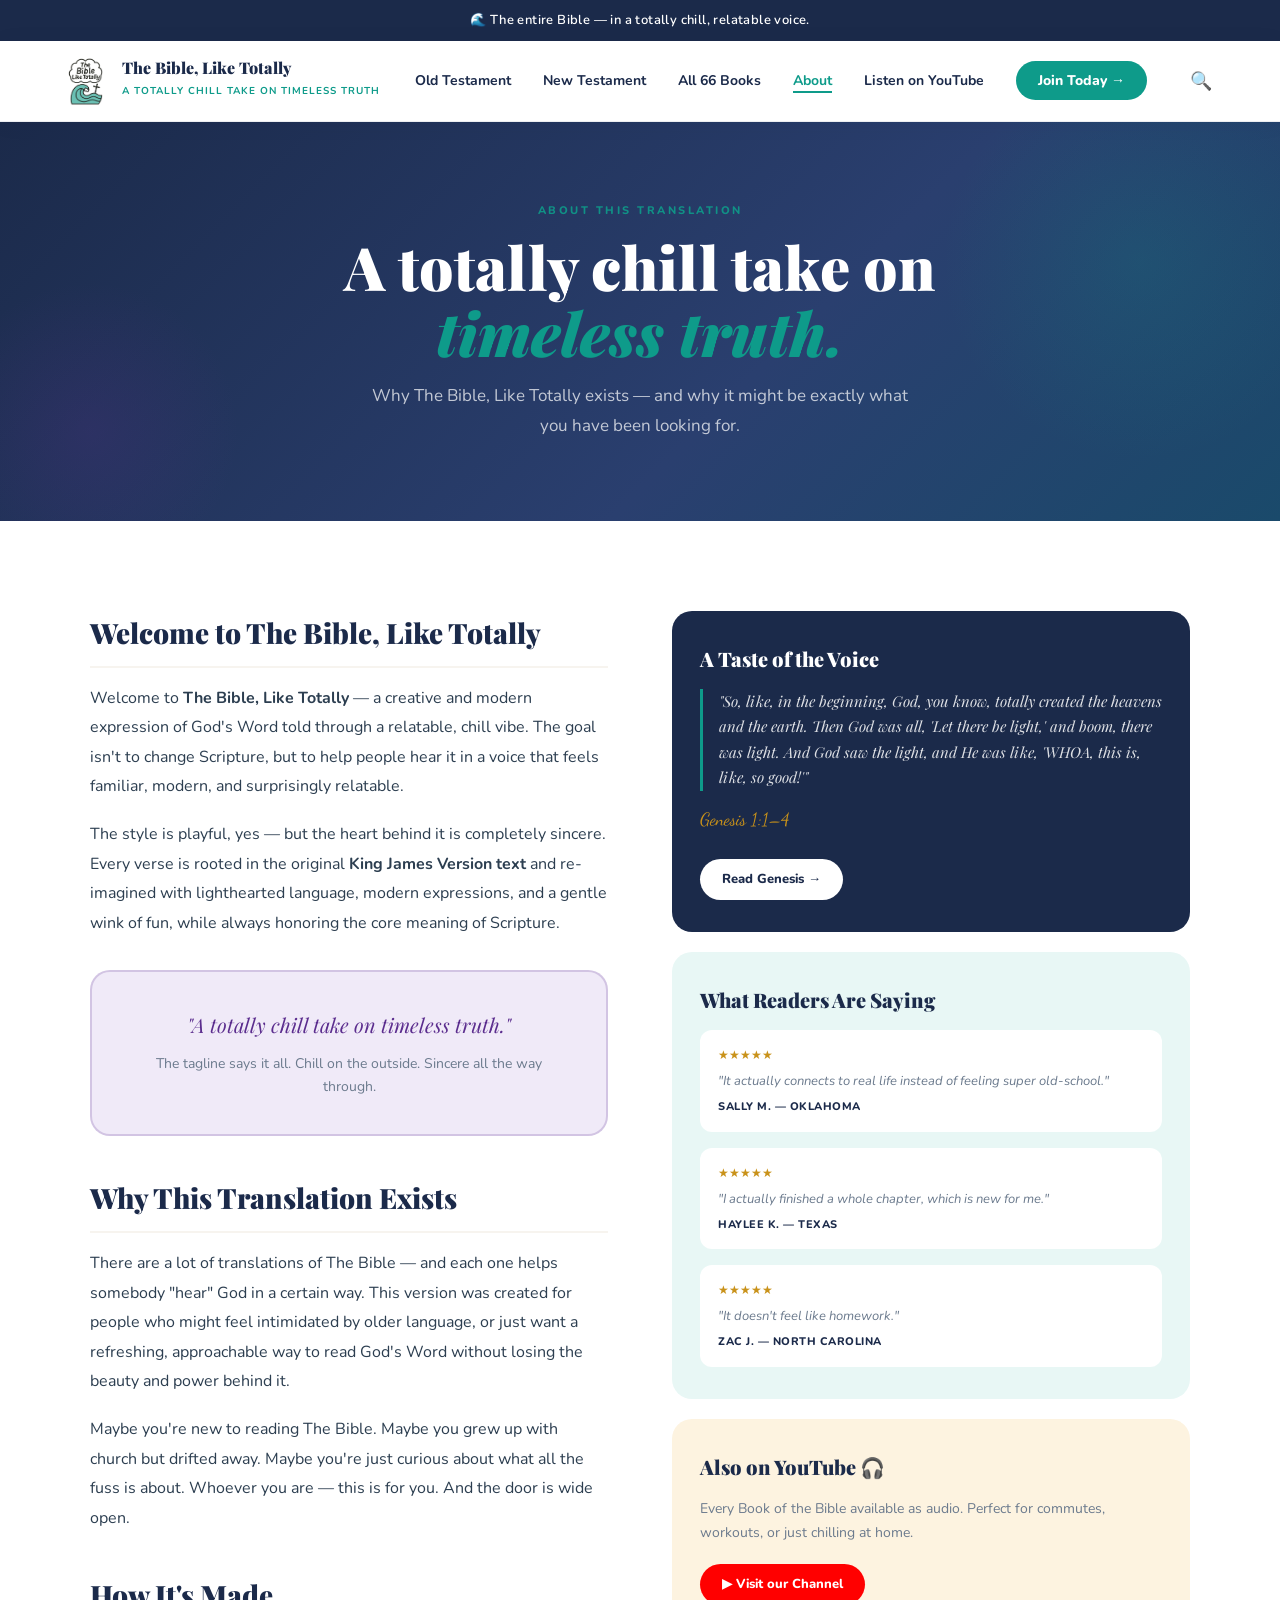
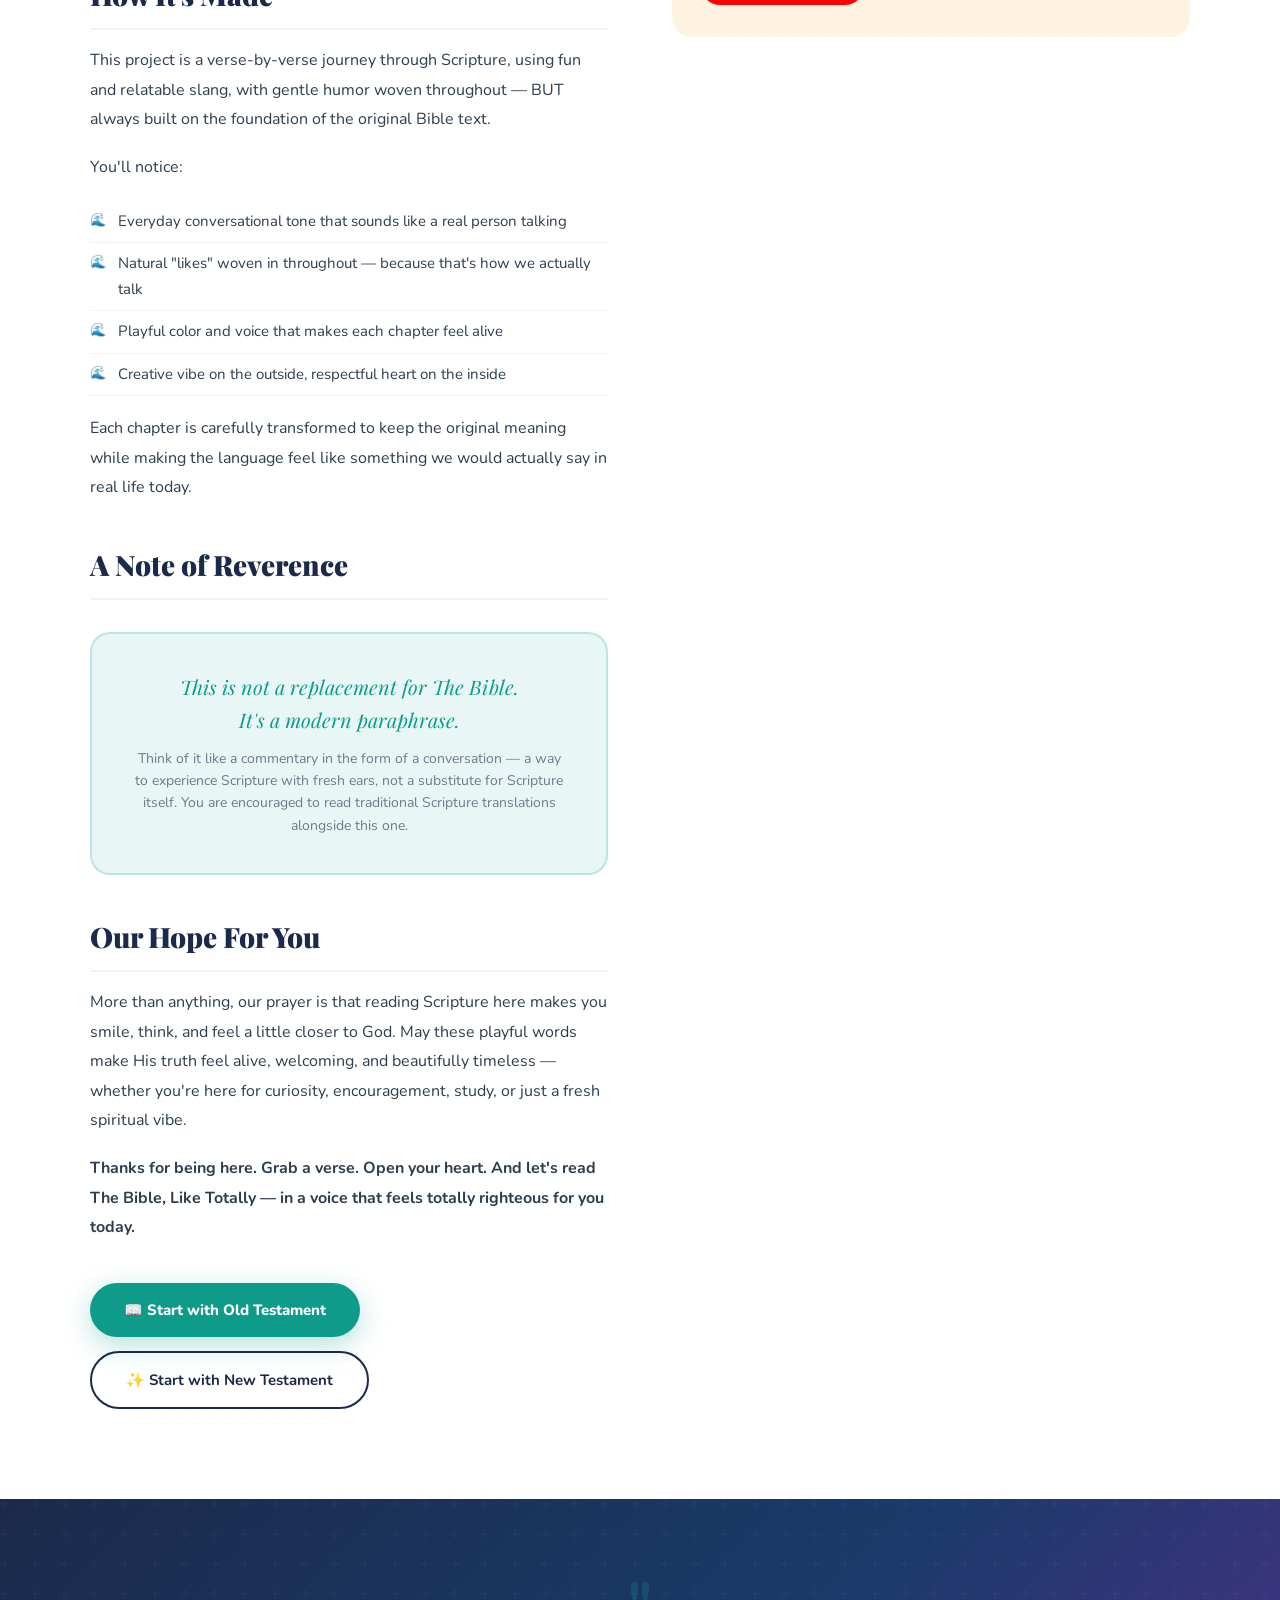
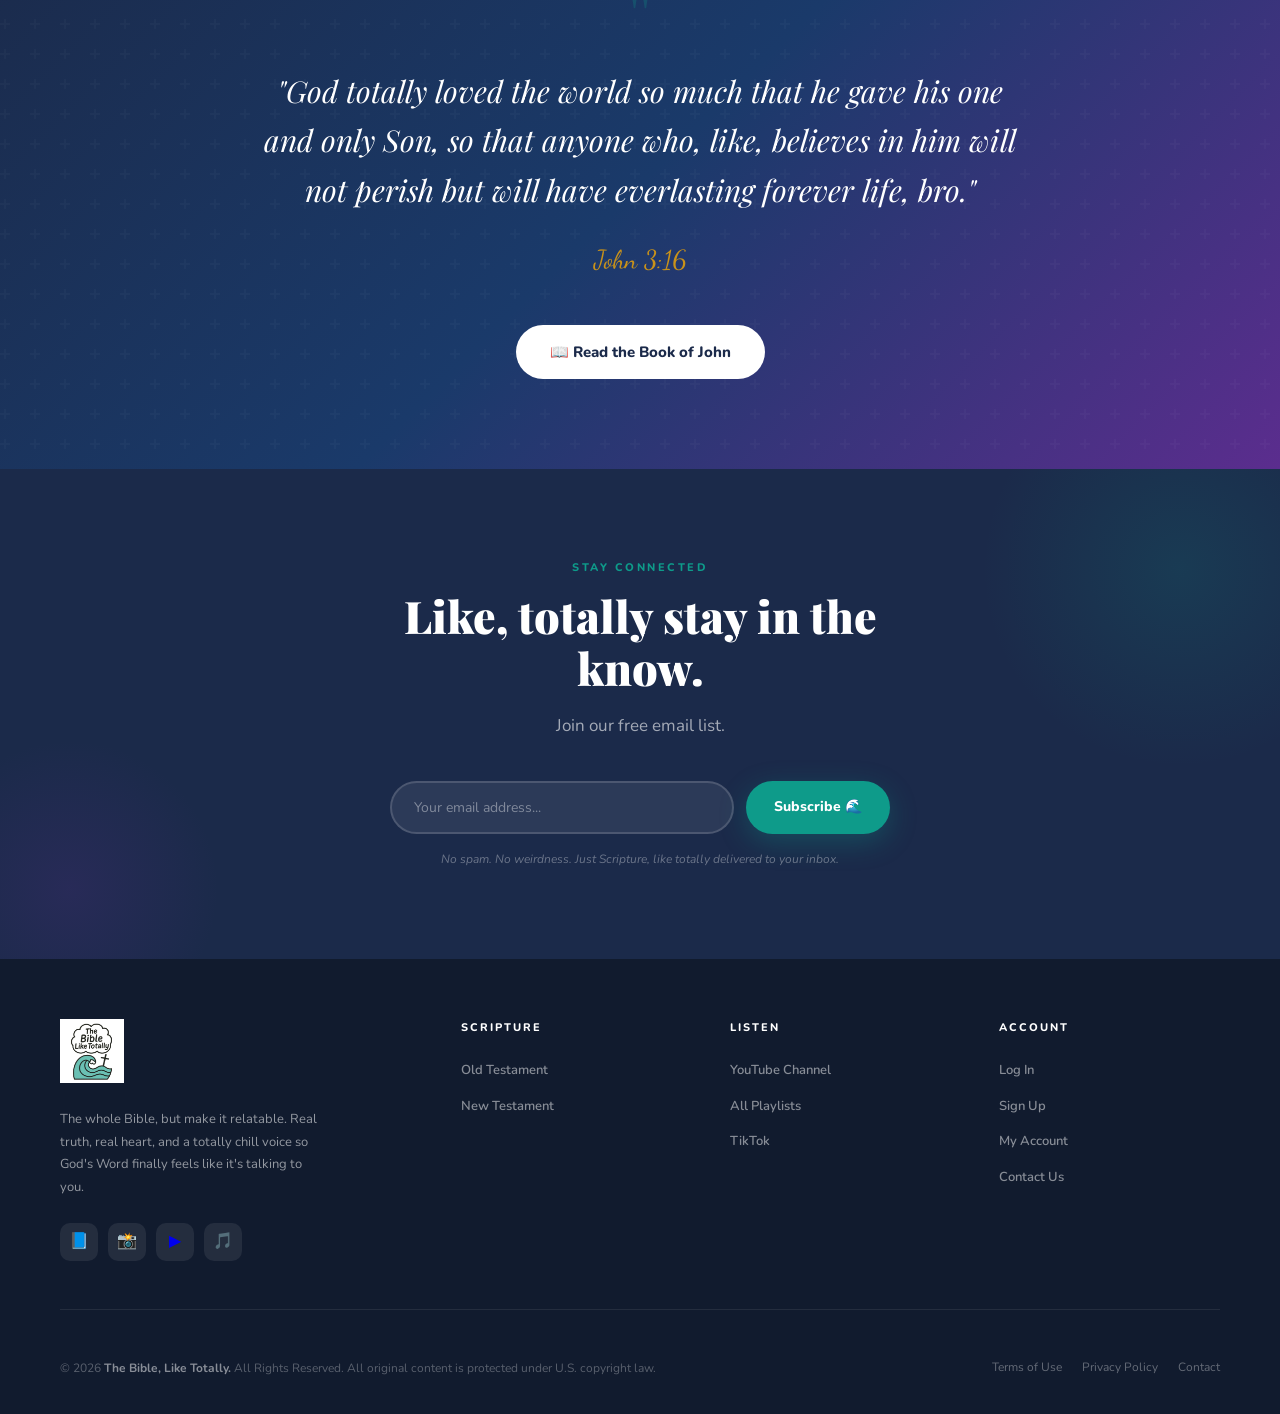
==== commit 4f26f9d2: "Theme v1.0.27: footer tagline Version C Co-Authored-By: Claude Sonnet 5.5 <noreply@anthropic.com> Cl" ====
--- a/about.html
+++ b/about.html
@@ -339,7 +339,7 @@
   <div class="footer-top">
     <div class="footer-brand">
       <img src="logo.png" alt="The Bible, Like Totally">
-      <p>Okay, so the whole Bible, but make it relatable. Real truth, real heart, and a totally chill voice, so God's Word finally feels like it's talking to you.</p>
+      <p>The whole Bible, but make it relatable. Real truth, real heart, and a totally chill voice so God's Word finally feels like it's talking to you.</p>
       <div class="footer-social">
         <a href="https://www.facebook.com/thebible.liketotally/" target="_blank" class="social-btn">📘</a>
         <a href="https://www.instagram.com/thebible_liketotally/" target="_blank" class="social-btn">📸</a>
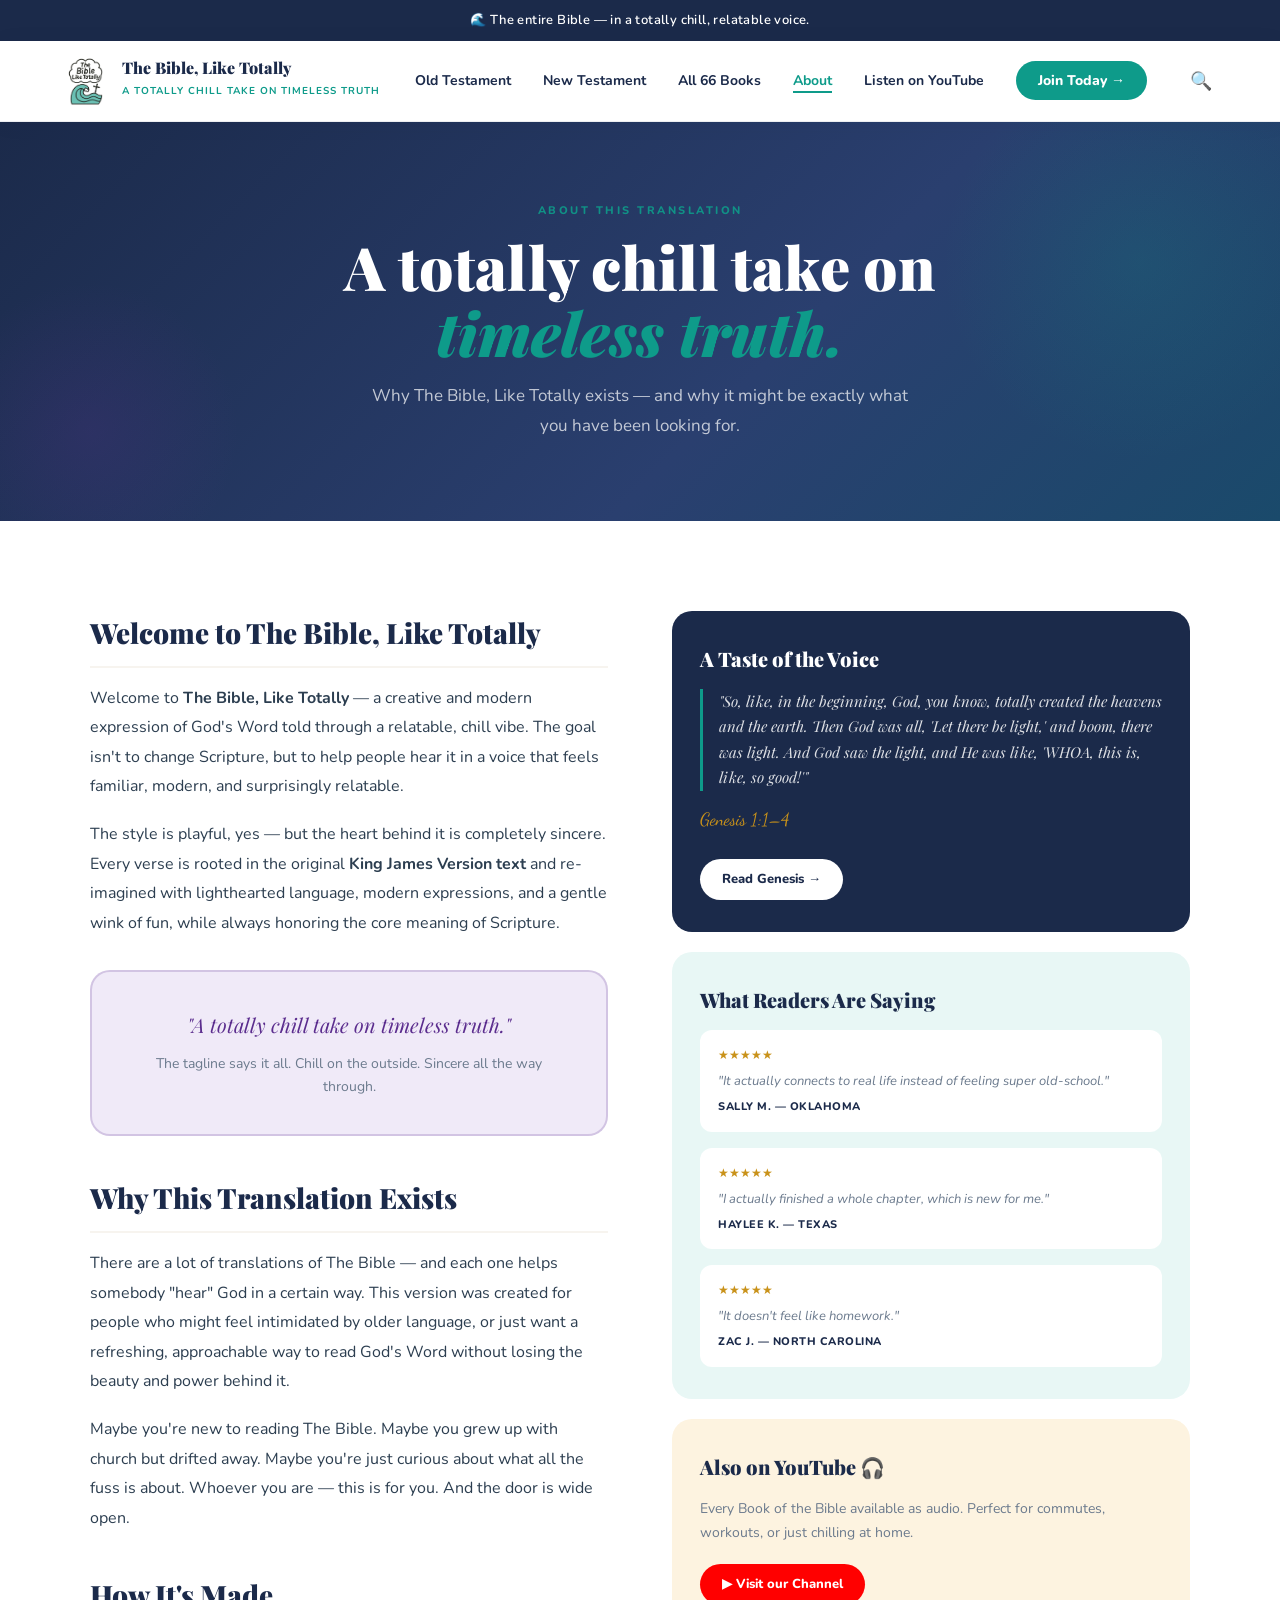
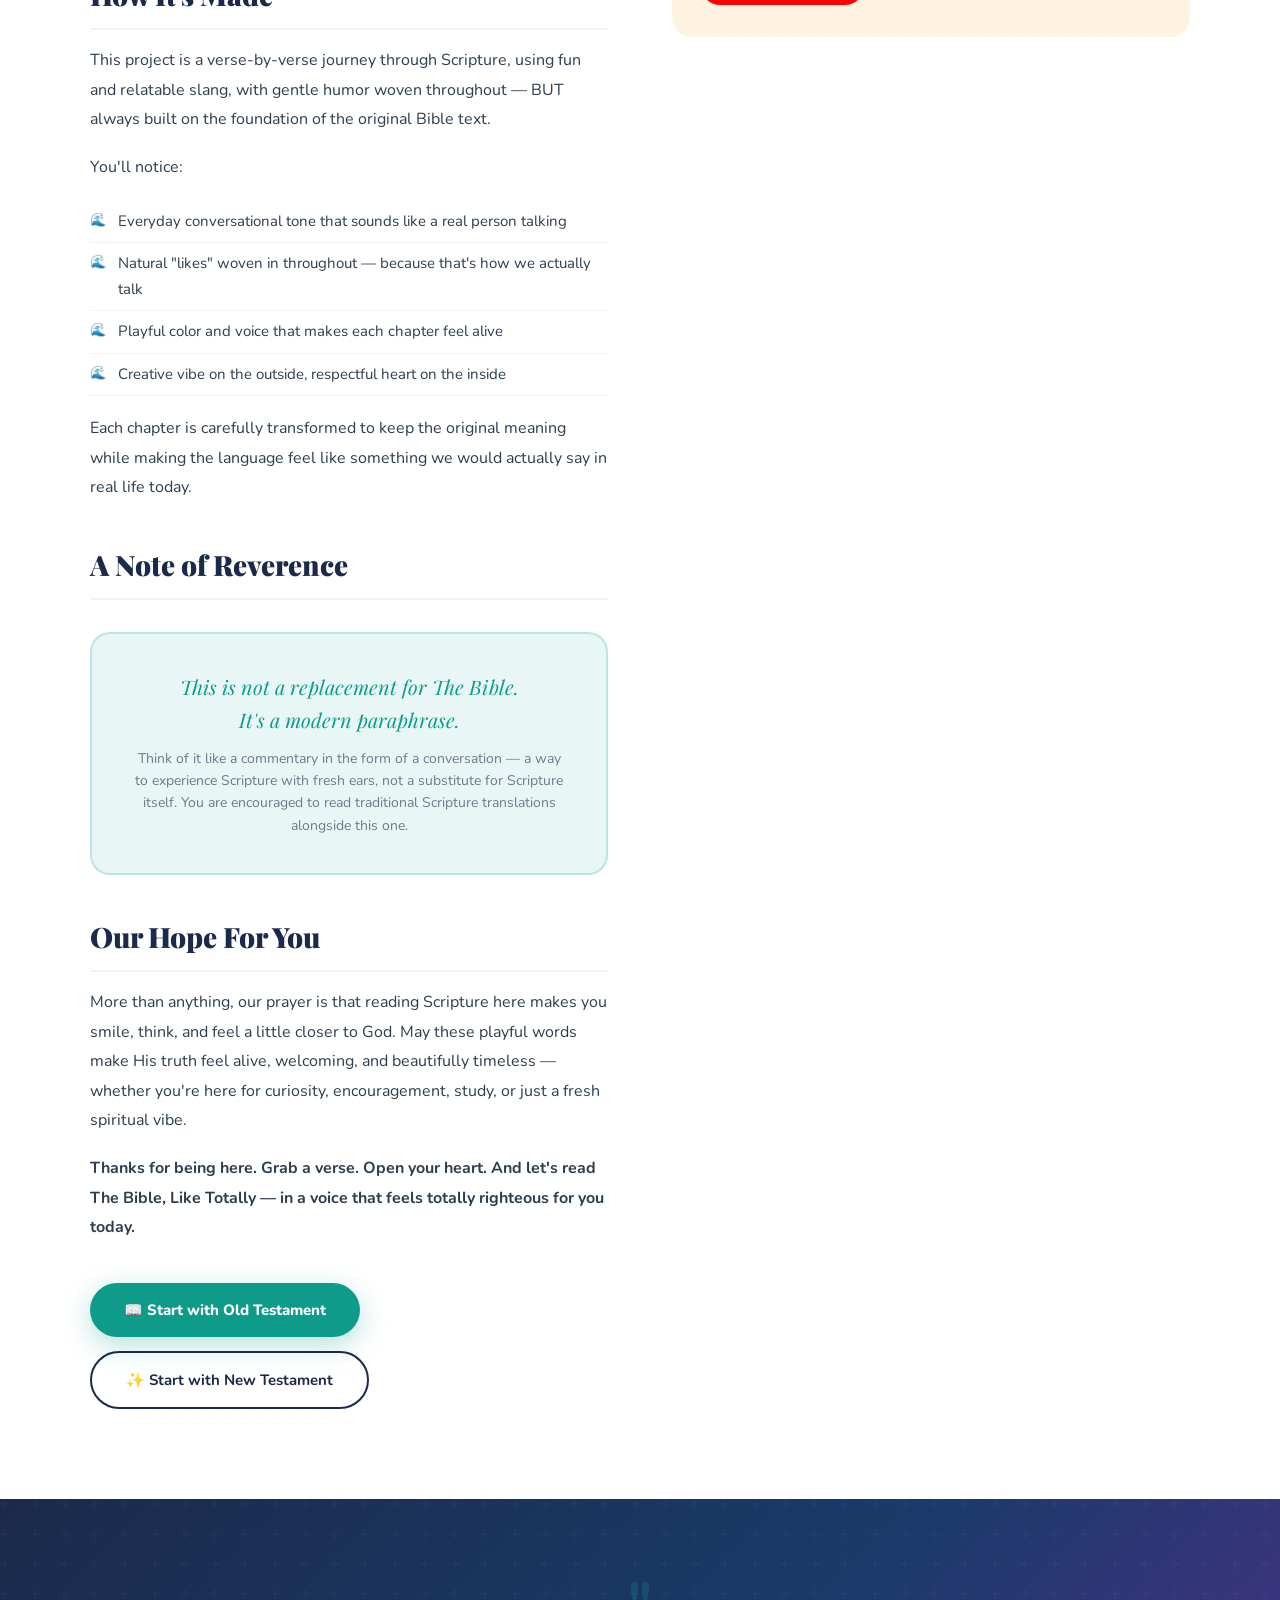
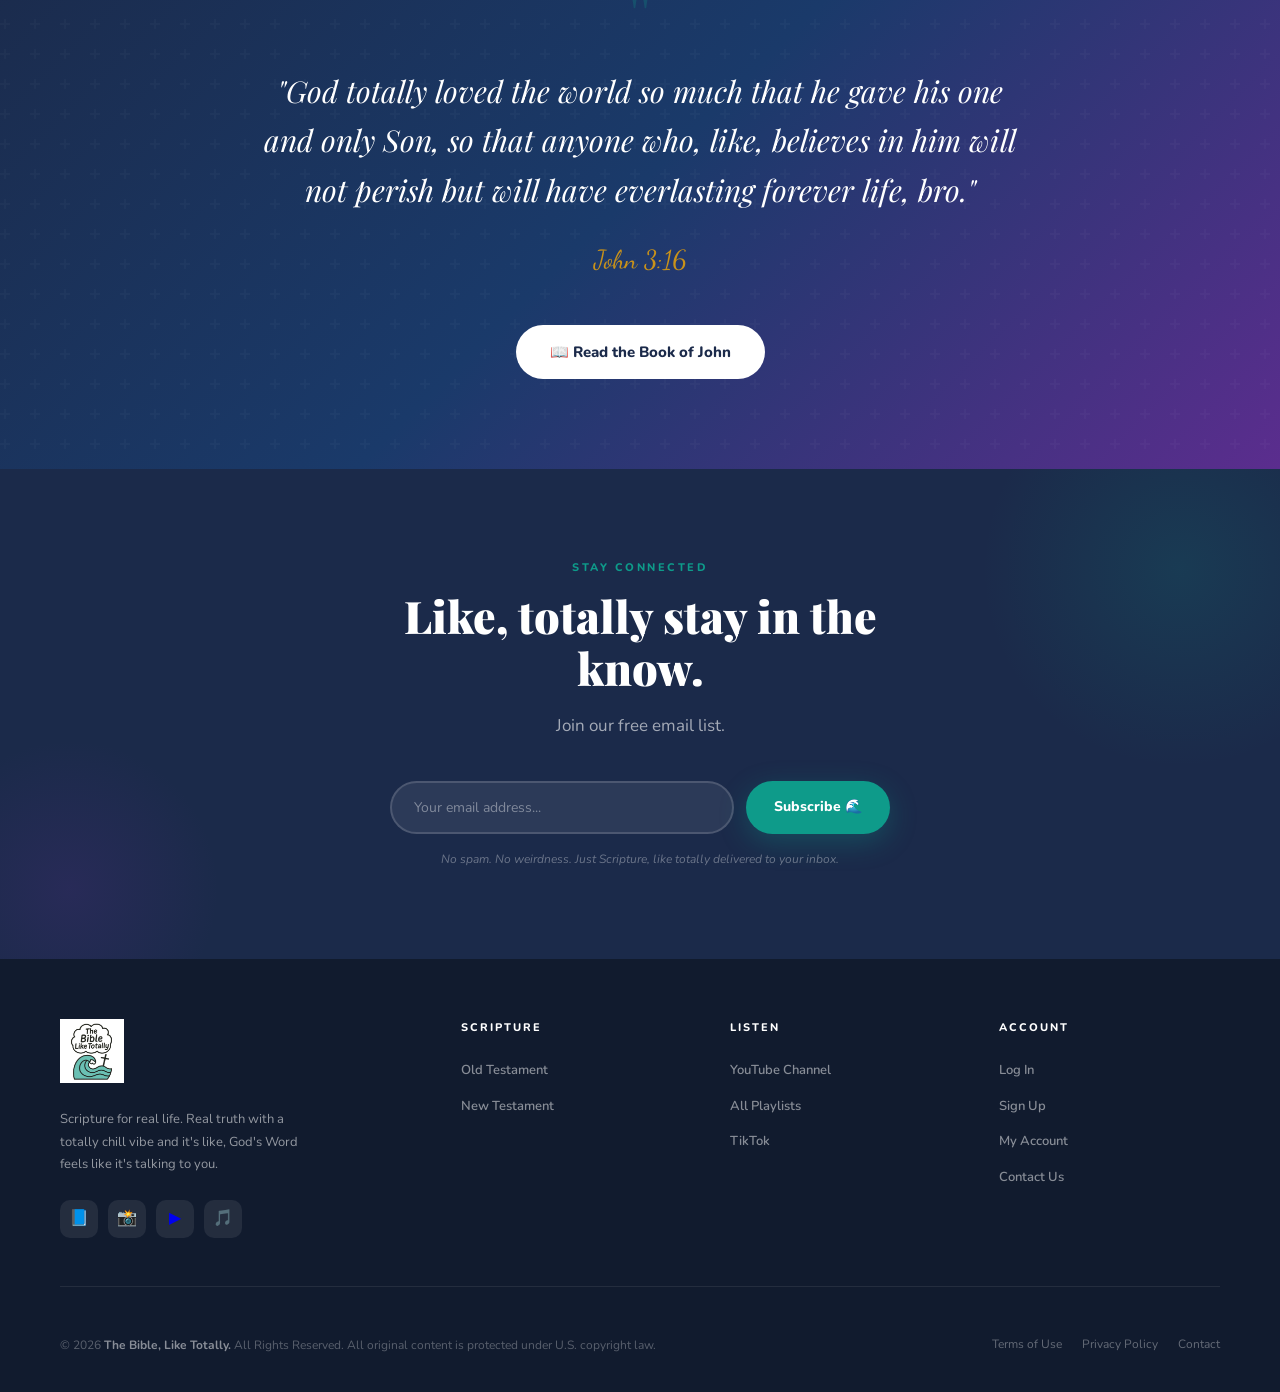
==== commit af5624ba: "Theme v1.0.27: final footer tagline Co-Authored-By: Claude Sonnet 5.5 <noreply@anthropic.com> Claude" ====
--- a/about.html
+++ b/about.html
@@ -339,7 +339,7 @@
   <div class="footer-top">
     <div class="footer-brand">
       <img src="logo.png" alt="The Bible, Like Totally">
-      <p>The whole Bible, but make it relatable. Real truth, real heart, and a totally chill voice so God's Word finally feels like it's talking to you.</p>
+      <p>Scripture for real life. Real truth with a totally chill vibe and it's like, God's Word feels like it's talking to you.</p>
       <div class="footer-social">
         <a href="https://www.facebook.com/thebible.liketotally/" target="_blank" class="social-btn">📘</a>
         <a href="https://www.instagram.com/thebible_liketotally/" target="_blank" class="social-btn">📸</a>
